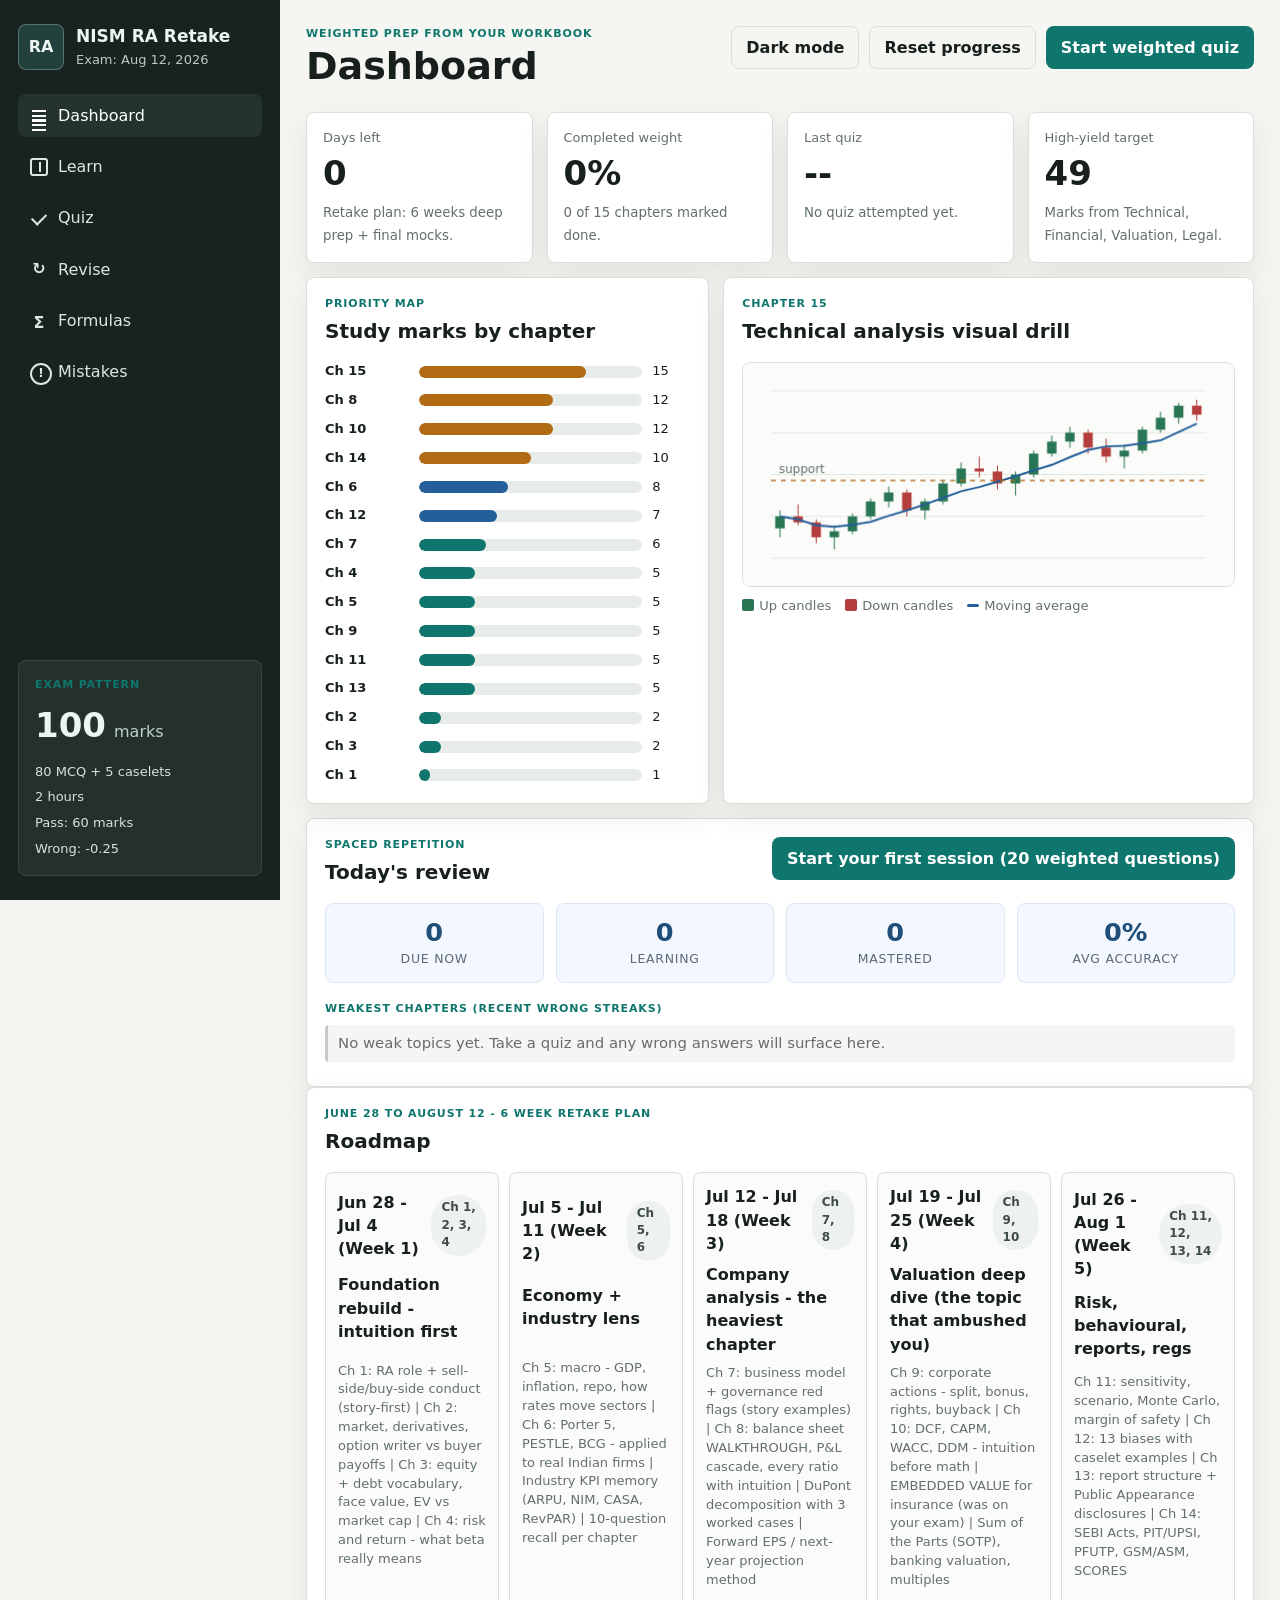
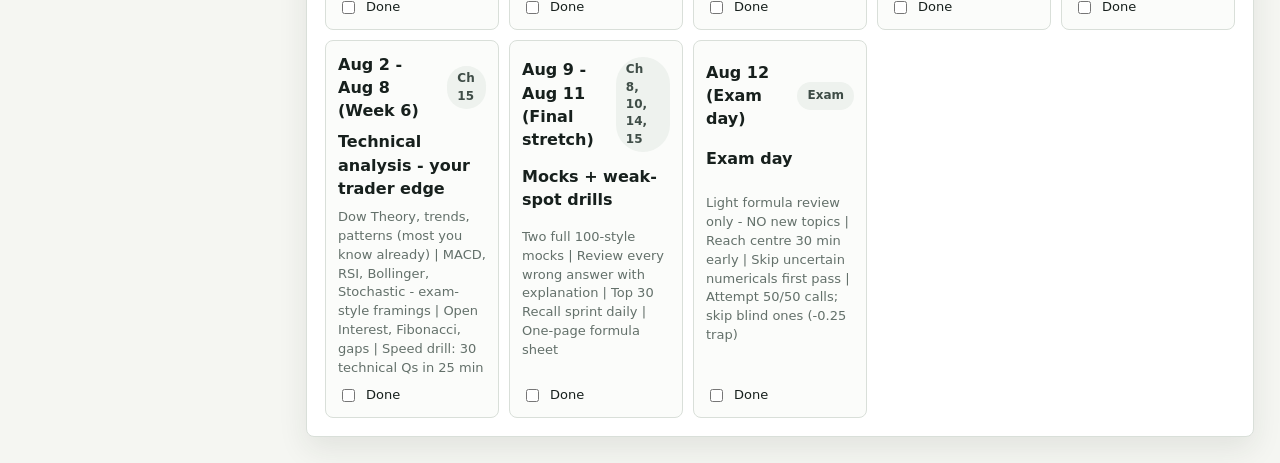
==== index.html @ 986cdebb "Rebuild for Aug 12 retake: workbook-aligned lessons, SR engine, real statement images - All 15 chapt" ====
<!doctype html>
<html lang="en">
<head>
  <meta charset="utf-8">
  <meta name="viewport" content="width=device-width, initial-scale=1">
  <title>NISM Research Analyst Sprint</title>
  <link rel="stylesheet" href="styles.css">
  <script>
    (function () {
      try {
        var t = localStorage.getItem("nism-ra-theme-v1");
        if (!t) {
          t = (window.matchMedia && window.matchMedia("(prefers-color-scheme: dark)").matches) ? "dark" : "light";
        }
        if (t === "dark") document.documentElement.setAttribute("data-theme", "dark");
      } catch (e) {}
    })();
  </script>
</head>
<body>
  <div class="app-shell">
    <aside class="sidebar">
      <div class="brand">
        <div class="brand-mark">RA</div>
        <div>
          <div class="brand-name">NISM RA Retake</div>
          <div class="brand-sub">Exam: Aug 12, 2026</div>
        </div>
      </div>

      <nav class="nav" aria-label="Study areas">
        <button class="nav-button is-active" data-view="dashboard"><span class="mini-icon bars"></span>Dashboard</button>
        <button class="nav-button" data-view="learn"><span class="mini-icon book"></span>Learn</button>
        <button class="nav-button" data-view="quiz"><span class="mini-icon check"></span>Quiz</button>
        <button class="nav-button" data-view="revise"><span class="mini-icon loop"></span>Revise</button>
        <button class="nav-button" data-view="formulas"><span class="mini-icon sigma"></span>Formulas</button>
        <button class="nav-button" data-view="mistakes"><span class="mini-icon alert"></span>Mistakes</button>
      </nav>

      <div class="exam-box">
        <div class="eyebrow">Exam pattern</div>
        <div class="exam-stat"><strong>100</strong><span>marks</span></div>
        <div class="exam-lines">
          <span>80 MCQ + 5 caselets</span>
          <span>2 hours</span>
          <span>Pass: 60 marks</span>
          <span>Wrong: -0.25</span>
        </div>
      </div>
    </aside>

    <main class="main">
      <header class="topbar">
        <div>
          <p class="eyebrow">Weighted prep from your workbook</p>
          <h1 id="viewTitle">Dashboard</h1>
        </div>
        <div class="top-actions">
          <button class="ghost-button" id="themeToggle" type="button" aria-pressed="false">Dark mode</button>
          <button class="ghost-button" id="resetProgressBtn" type="button">Reset progress</button>
          <button class="primary-button" id="quickQuizBtn" type="button">Start weighted quiz</button>
        </div>
      </header>

      <section class="view is-active" id="dashboardView">
        <div class="metric-grid">
          <article class="metric-panel">
            <span class="metric-label">Days left</span>
            <strong id="daysLeft">46</strong>
            <small>Retake plan: 6 weeks deep prep + final mocks.</small>
          </article>
          <article class="metric-panel">
            <span class="metric-label">Completed weight</span>
            <strong id="completedWeight">0%</strong>
            <small id="completedChapters">0 of 15 chapters marked done.</small>
          </article>
          <article class="metric-panel">
            <span class="metric-label">Last quiz</span>
            <strong id="lastQuizScore">--</strong>
            <small id="lastQuizMeta">No quiz attempted yet.</small>
          </article>
          <article class="metric-panel">
            <span class="metric-label">High-yield target</span>
            <strong>49</strong>
            <small>Marks from Technical, Financial, Valuation, Legal.</small>
          </article>
        </div>

        <div class="dashboard-layout">
          <section class="panel">
            <div class="panel-header">
              <div>
                <p class="eyebrow">Priority map</p>
                <h2>Study marks by chapter</h2>
              </div>
            </div>
            <div id="priorityBars" class="weight-bars"></div>
          </section>

          <section class="panel visual-panel">
            <div class="panel-header">
              <div>
                <p class="eyebrow">Chapter 15</p>
                <h2>Technical analysis visual drill</h2>
              </div>
            </div>
            <canvas id="technicalCanvas" width="680" height="310" aria-label="Candlestick and moving average practice chart"></canvas>
            <div class="legend-row">
              <span><i class="legend up"></i>Up candles</span>
              <span><i class="legend down"></i>Down candles</span>
              <span><i class="legend line"></i>Moving average</span>
            </div>
          </section>
        </div>

        <section class="panel" id="todayReviewPanel"></section>

        <section class="panel">
          <div class="panel-header">
            <div>
              <p class="eyebrow">June 28 to August 12 - 6 week retake plan</p>
              <h2>Roadmap</h2>
            </div>
          </div>
          <div id="roadmapList" class="roadmap"></div>
        </section>
      </section>

      <section class="view" id="learnView">
        <div class="learn-layout">
          <aside class="chapter-rail">
            <div class="rail-title">Chapters</div>
            <div id="chapterList" class="chapter-list"></div>
          </aside>
          <section class="panel learn-panel">
            <div id="learnContent"></div>
          </section>
        </div>
      </section>

      <section class="view" id="quizView">
        <div class="quiz-layout">
          <section class="panel">
            <div class="panel-header">
              <div>
                <p class="eyebrow">Practice mode</p>
                <h2>Quiz setup</h2>
              </div>
            </div>
            <div class="quiz-controls">
              <label>
                Chapter
                <select id="quizChapterSelect"></select>
              </label>
              <label>
                Question count
                <select id="quizCountSelect">
                  <option value="10">10</option>
                  <option value="20" selected>20</option>
                  <option value="40">40</option>
                  <option value="100">100 style</option>
                </select>
              </label>
            </div>
            <div class="button-row">
              <button class="primary-button" id="startChapterQuizBtn" type="button">Chapter quiz</button>
              <button class="secondary-button" id="startWeightedQuizBtn" type="button">Weighted quiz</button>
              <button class="secondary-button" id="startSpacedQuizBtn" type="button">Spaced review</button>
              <button class="secondary-button" id="startNumericQuizBtn" type="button">Numericals drill</button>
              <button class="secondary-button" id="startWrongQuizBtn" type="button">Wrong answers</button>
            </div>
            <p class="quiz-hint">The real exam has 40+ numerical questions. Drill the maths until it is automatic.</p>
            <div class="score-rules">
              <span>Correct: +1</span>
              <span>Wrong: -0.25</span>
              <span>Skipped: 0</span>
            </div>
          </section>

          <section class="panel quiz-panel">
            <div id="quizStage" class="quiz-stage empty-state">
              Choose a mode to begin.
            </div>
          </section>
        </div>
      </section>

      <section class="view" id="formulasView">
        <section class="panel">
          <div class="panel-header">
            <div>
              <p class="eyebrow">Numericals</p>
              <h2>Formula deck</h2>
            </div>
            <label class="search-label">
              <span>Search</span>
              <input id="formulaSearch" type="search" placeholder="ROE, WACC, RSI">
            </label>
          </div>
          <div id="formulaList" class="formula-grid"></div>
        </section>
      </section>

      <section class="view" id="mistakesView">
        <section class="panel">
          <div class="panel-header">
            <div>
              <p class="eyebrow">Weak spots</p>
              <h2>Question review</h2>
            </div>
            <button class="ghost-button" id="clearMistakesBtn" type="button">Clear mistakes</button>
          </div>
          <div id="mistakeList" class="mistake-list"></div>
        </section>
      </section>

      <section class="view" id="reviseView">
        <section class="panel">
          <div class="panel-header">
            <div>
              <p class="eyebrow">Endless explanatory revision</p>
              <h2>Revise all chapters</h2>
            </div>
            <div class="button-row">
              <button class="secondary-button" id="reviseOrderBtn" type="button">Study order</button>
              <button class="secondary-button" id="reviseShuffleBtn" type="button">Shuffle</button>
            </div>
          </div>
          <div id="reviseStage"></div>
        </section>
      </section>
    </main>
  </div>

  <script src="data.js"></script>
  <script src="lessons.js"></script>
  <script src="app.js"></script>
</body>
</html>
---- styles.css ----
:root {
  color-scheme: light;
  --bg: #f5f6f2;
  --surface: #ffffff;
  --surface-2: #eef3f0;
  --ink: #17201d;
  --muted: #63706a;
  --line: #d9dfd9;
  --teal: #0f766e;
  --teal-2: #d7f2ed;
  --blue: #255f99;
  --amber: #b06b14;
  --red: #b43d3d;
  --green: #287653;
  --shadow: 0 12px 30px rgba(28, 39, 34, 0.09);
  --radius: 8px;
  font-family: Inter, ui-sans-serif, system-ui, -apple-system, BlinkMacSystemFont, "Segoe UI", sans-serif;
}

* {
  box-sizing: border-box;
}

html {
  min-width: 320px;
}

body {
  margin: 0;
  background: var(--bg);
  color: var(--ink);
  line-height: 1.45;
}

button,
input,
select {
  font: inherit;
}

button {
  cursor: pointer;
}

.app-shell {
  min-height: 100vh;
  display: grid;
  grid-template-columns: 280px minmax(0, 1fr);
}

.sidebar {
  background: #18231f;
  color: #eef5f1;
  padding: 24px 18px;
  display: flex;
  flex-direction: column;
  gap: 24px;
  position: sticky;
  top: 0;
  height: 100vh;
}

.brand {
  display: flex;
  align-items: center;
  gap: 12px;
}

.brand-mark {
  width: 46px;
  height: 46px;
  display: grid;
  place-items: center;
  border: 1px solid rgba(255, 255, 255, 0.26);
  background: #23413c;
  border-radius: var(--radius);
  font-weight: 800;
  letter-spacing: 0;
}

.brand-name {
  font-size: 17px;
  font-weight: 760;
}

.brand-sub {
  margin-top: 2px;
  color: #bacac3;
  font-size: 13px;
}

.nav {
  display: grid;
  gap: 8px;
}

.nav-button {
  width: 100%;
  min-height: 42px;
  border: 0;
  border-radius: var(--radius);
  color: #dce7e2;
  background: transparent;
  display: flex;
  align-items: center;
  gap: 10px;
  padding: 10px 12px;
  text-align: left;
}

.nav-button:hover,
.nav-button.is-active {
  background: #24332e;
  color: #ffffff;
}

.mini-icon {
  width: 18px;
  height: 18px;
  flex: 0 0 18px;
  display: inline-grid;
  place-items: center;
  position: relative;
}

.mini-icon.bars::before,
.mini-icon.bars::after {
  content: "";
  width: 14px;
  height: 2px;
  background: currentColor;
  box-shadow: 0 5px 0 currentColor, 0 10px 0 currentColor;
}

.mini-icon.book {
  border: 2px solid currentColor;
  border-radius: 3px;
}

.mini-icon.book::after {
  content: "";
  position: absolute;
  inset: 2px auto 2px 7px;
  border-left: 2px solid currentColor;
}

.mini-icon.check::before {
  content: "";
  width: 12px;
  height: 7px;
  border-left: 2px solid currentColor;
  border-bottom: 2px solid currentColor;
  transform: rotate(-45deg);
}

.mini-icon.sigma::before {
  content: "Σ";
  font-weight: 800;
}

.mini-icon.alert::before {
  content: "!";
  width: 18px;
  height: 18px;
  border: 2px solid currentColor;
  border-radius: 50%;
  display: grid;
  place-items: center;
  font-size: 12px;
  font-weight: 800;
}

.exam-box {
  margin-top: auto;
  background: #23302c;
  border: 1px solid rgba(255, 255, 255, 0.1);
  border-radius: var(--radius);
  padding: 16px;
}

.exam-stat {
  display: flex;
  align-items: baseline;
  gap: 8px;
  margin: 8px 0 12px;
}

.exam-stat strong {
  font-size: 34px;
}

.exam-stat span {
  color: #c1d0cb;
}

.exam-lines {
  display: grid;
  gap: 7px;
  color: #d6e2dd;
  font-size: 13px;
}

.main {
  min-width: 0;
  padding: 26px;
}

.topbar {
  min-height: 64px;
  display: flex;
  justify-content: space-between;
  gap: 16px;
  align-items: flex-start;
  margin-bottom: 22px;
}

.topbar h1,
.panel h2 {
  margin: 0;
  letter-spacing: 0;
}

.topbar h1 {
  font-size: clamp(26px, 3vw, 38px);
  line-height: 1.05;
}

.eyebrow {
  margin: 0 0 5px;
  color: var(--teal);
  text-transform: uppercase;
  font-size: 11px;
  font-weight: 790;
  letter-spacing: 0.08em;
}

.top-actions,
.button-row {
  display: flex;
  flex-wrap: wrap;
  gap: 10px;
}

.primary-button,
.secondary-button,
.ghost-button {
  min-height: 40px;
  border-radius: var(--radius);
  padding: 9px 14px;
  border: 1px solid transparent;
  font-weight: 720;
}

.primary-button {
  background: var(--teal);
  color: white;
}

.primary-button:hover {
  background: #0b615a;
}

.secondary-button {
  background: var(--surface-2);
  color: var(--ink);
  border-color: var(--line);
}

.secondary-button:hover {
  border-color: #afbab2;
  background: #e6ede9;
}

.ghost-button {
  background: transparent;
  color: var(--ink);
  border-color: var(--line);
}

.ghost-button:hover {
  background: var(--surface);
}

.view {
  display: none;
}

.view.is-active {
  display: block;
}

.metric-grid {
  display: grid;
  grid-template-columns: repeat(4, minmax(0, 1fr));
  gap: 14px;
  margin-bottom: 14px;
}

.metric-panel,
.panel {
  background: var(--surface);
  border: 1px solid var(--line);
  border-radius: var(--radius);
  box-shadow: var(--shadow);
}

.metric-panel {
  padding: 16px;
  min-height: 132px;
}

.metric-label {
  display: block;
  color: var(--muted);
  font-size: 13px;
  margin-bottom: 8px;
}

.metric-panel strong {
  display: block;
  font-size: 34px;
  line-height: 1;
  margin-bottom: 10px;
}

.metric-panel small,
.subtle {
  color: var(--muted);
}

.dashboard-layout,
.quiz-layout {
  display: grid;
  grid-template-columns: minmax(330px, 0.95fr) minmax(420px, 1.25fr);
  gap: 14px;
  margin-bottom: 14px;
}

.panel {
  padding: 18px;
}

.panel-header {
  display: flex;
  justify-content: space-between;
  gap: 16px;
  align-items: flex-start;
  margin-bottom: 16px;
}

.panel h2 {
  font-size: 20px;
}

.weight-bars {
  display: grid;
  gap: 10px;
}

.weight-row {
  display: grid;
  grid-template-columns: 84px minmax(0, 1fr) 38px;
  align-items: center;
  gap: 10px;
  font-size: 13px;
}

.weight-label {
  font-weight: 740;
}

.weight-track {
  height: 12px;
  background: #e8ece8;
  border-radius: 99px;
  overflow: hidden;
}

.weight-fill {
  height: 100%;
  border-radius: inherit;
  background: var(--teal);
}

.weight-fill.major {
  background: var(--amber);
}

.weight-fill.core {
  background: var(--blue);
}

.visual-panel {
  min-width: 0;
}

#technicalCanvas {
  display: block;
  width: 100%;
  max-width: 100%;
  aspect-ratio: 2.19 / 1;
  border: 1px solid var(--line);
  border-radius: var(--radius);
  background: #fbfcfa;
}

.legend-row {
  display: flex;
  flex-wrap: wrap;
  gap: 14px;
  margin-top: 10px;
  color: var(--muted);
  font-size: 13px;
}

.legend {
  display: inline-block;
  width: 12px;
  height: 12px;
  margin-right: 5px;
  vertical-align: -1px;
  border-radius: 2px;
}

.legend.up {
  background: var(--green);
}

.legend.down {
  background: var(--red);
}

.legend.line {
  height: 3px;
  background: var(--blue);
  vertical-align: 3px;
}

.roadmap {
  display: grid;
  grid-template-columns: repeat(5, minmax(0, 1fr));
  gap: 10px;
}

.roadmap-item {
  border: 1px solid var(--line);
  border-radius: var(--radius);
  padding: 12px;
  background: #fbfcfa;
  display: grid;
  gap: 8px;
  min-height: 160px;
}

.roadmap-item.is-done {
  background: #eef8f2;
  border-color: #b9dec6;
}

.roadmap-date {
  display: flex;
  align-items: center;
  justify-content: space-between;
  gap: 8px;
  font-weight: 780;
}

.roadmap-item p {
  margin: 0;
  color: var(--muted);
  font-size: 13px;
}

.roadmap-item label {
  margin-top: auto;
  display: flex;
  align-items: center;
  gap: 8px;
  font-size: 13px;
}

.learn-layout {
  display: grid;
  grid-template-columns: 310px minmax(0, 1fr);
  gap: 14px;
}

.chapter-rail {
  background: var(--surface);
  border: 1px solid var(--line);
  border-radius: var(--radius);
  box-shadow: var(--shadow);
  padding: 14px;
  position: sticky;
  top: 20px;
  max-height: calc(100vh - 40px);
  overflow: auto;
}

.rail-title {
  color: var(--muted);
  font-size: 12px;
  font-weight: 780;
  text-transform: uppercase;
  letter-spacing: 0.08em;
  margin-bottom: 10px;
}

.chapter-list {
  display: grid;
  gap: 8px;
}

.chapter-button {
  width: 100%;
  border: 1px solid var(--line);
  background: #fbfcfa;
  color: var(--ink);
  border-radius: var(--radius);
  padding: 10px;
  text-align: left;
  display: grid;
  gap: 6px;
}

.chapter-button:hover,
.chapter-button.is-active {
  border-color: var(--teal);
  background: var(--teal-2);
}

.chapter-button.is-complete {
  border-color: #b8dac3;
}

.chapter-button strong {
  font-size: 13px;
}

.chapter-button span {
  font-size: 12px;
  color: var(--muted);
}

.learn-panel {
  min-height: 640px;
}

.chapter-heading {
  display: grid;
  grid-template-columns: minmax(0, 1fr) auto;
  gap: 16px;
  align-items: start;
  margin-bottom: 18px;
}

.chapter-heading h2 {
  font-size: 28px;
}

.tag-row,
.score-rules,
.quiz-meta {
  display: flex;
  flex-wrap: wrap;
  gap: 8px;
}

.tag {
  display: inline-flex;
  align-items: center;
  min-height: 28px;
  border-radius: 999px;
  padding: 4px 10px;
  background: #eef2ee;
  color: #3f4d47;
  font-size: 12px;
  font-weight: 700;
}

.tag.hot {
  background: #fff1d8;
  color: #7e4c0f;
}

.tag.done {
  background: #e2f4e7;
  color: #235d3d;
}

.notes-grid {
  display: grid;
  grid-template-columns: repeat(2, minmax(0, 1fr));
  gap: 14px;
}

.quiz-hint {
  margin: 10px 0 0;
  font-size: 12.5px;
  color: #8a6a1e;
  background: #fbf3da;
  border-radius: 8px;
  padding: 8px 10px;
}

.simple-section {
  border: 1px solid #cfe3d4;
  border-left: 5px solid #3f8f5b;
  border-radius: var(--radius);
  background: #f3faf4;
  padding: 16px 18px;
  margin-bottom: 18px;
  display: grid;
  gap: 12px;
}

.simple-head {
  display: flex;
  align-items: center;
  gap: 10px;
}

.simple-head h3 {
  margin: 0;
  font-size: 17px;
  color: #1f3d29;
}

.simple-badge {
  font-size: 11px;
  font-weight: 700;
  text-transform: uppercase;
  letter-spacing: 0.05em;
  color: #fff;
  background: #3f8f5b;
  padding: 3px 9px;
  border-radius: 999px;
}

.simple-analogy p {
  margin: 0 0 6px;
  font-size: 14.5px;
  line-height: 1.6;
  color: #25352b;
}

.simple-analogy p:last-child { margin-bottom: 0; }

.simple-list {
  list-style: none;
  margin: 0;
  padding: 0;
  display: grid;
  gap: 10px;
}

.simple-point {
  display: grid;
  gap: 3px;
  background: #fff;
  border: 1px solid #dcebe0;
  border-radius: 10px;
  padding: 10px 12px;
}

.simple-term {
  font-weight: 700;
  font-size: 14px;
  color: #1c3a27;
}

.simple-plain {
  font-size: 13.5px;
  line-height: 1.55;
  color: #33433a;
}

.simple-hook {
  font-size: 12.5px;
  color: #6a5a2a;
  background: #fbf3da;
  border-radius: 6px;
  padding: 4px 8px;
  margin-top: 2px;
}

.simple-hook b { color: #8a6a1e; }

.simple-mnemonic {
  display: flex;
  flex-wrap: wrap;
  align-items: center;
  gap: 8px;
  font-size: 13.5px;
  color: #1f3d29;
  background: #e4f2e8;
  border-radius: 10px;
  padding: 10px 12px;
}

.simple-mnemonic-label {
  font-size: 11px;
  font-weight: 700;
  text-transform: uppercase;
  letter-spacing: 0.05em;
  color: #fff;
  background: #3f8f5b;
  padding: 3px 9px;
  border-radius: 999px;
}

.lesson-section {
  display: grid;
  gap: 14px;
  margin-bottom: 18px;
}

.lesson-intro,
.lesson-card,
.lesson-drill {
  border: 1px solid var(--line);
  border-radius: var(--radius);
  background: #fbfcfa;
}

.lesson-intro {
  padding: 16px;
}

.lesson-intro h3,
.lesson-card h4,
.lesson-drill h4 {
  margin: 0;
  letter-spacing: 0;
}

.lesson-intro h3 {
  font-size: 22px;
}

.lesson-intro p:last-child {
  margin: 8px 0 0;
  color: #34413c;
}

.lesson-stack {
  display: grid;
  gap: 12px;
}

.lesson-card {
  display: grid;
  grid-template-columns: 36px minmax(0, 1fr);
  gap: 12px;
  padding: 14px;
}

.lesson-number {
  width: 32px;
  height: 32px;
  display: grid;
  place-items: center;
  border-radius: 50%;
  background: var(--teal);
  color: white;
  font-weight: 800;
}

.lesson-card h4 {
  font-size: 17px;
  margin-bottom: 9px;
}

.lesson-card ul {
  margin: 0;
  padding-left: 19px;
  color: #34413c;
}

.lesson-card li + li {
  margin-top: 6px;
}

.lesson-example,
.lesson-exam {
  margin-top: 10px;
  padding: 10px;
  border-radius: 6px;
  color: #2f3d37;
}

.lesson-example {
  background: #eff5fb;
}

.lesson-exam {
  background: #fff4df;
}

.lesson-story,
.lesson-why,
.lesson-formula,
.lesson-checks {
  margin-top: 10px;
  padding: 10px 12px;
  border-radius: 6px;
  color: #2f3d37;
}

.lesson-story {
  background: #f3edff;
  border-left: 3px solid #7c5cff;
}

.lesson-why {
  background: #e8f7ef;
  border-left: 3px solid #2eb872;
}

.lesson-formula {
  background: #fff0e6;
  border-left: 3px solid #ff7a45;
  font-family: ui-monospace, "JetBrains Mono", Consolas, monospace;
}

.lesson-formula code {
  background: transparent;
  font-size: 0.95em;
}

.lesson-tag {
  display: inline-block;
  font-size: 0.7em;
  font-weight: 700;
  text-transform: uppercase;
  letter-spacing: 0.06em;
  padding: 2px 6px;
  border-radius: 3px;
  margin-right: 6px;
  background: rgba(0, 0, 0, 0.08);
  color: #333;
}

.check-tag {
  background: #ffd6a0;
  color: #5a3a00;
}

.lesson-checks {
  background: transparent;
  padding: 0;
  border-left: none;
  margin-top: 12px;
}

.lesson-check {
  margin-top: 8px;
  padding: 10px 12px;
  background: #fff7e6;
  border: 1px solid #ffd28f;
  border-radius: 6px;
  cursor: pointer;
}

.lesson-check summary {
  cursor: pointer;
  font-weight: 600;
  list-style: none;
}

.lesson-check summary::-webkit-details-marker {
  display: none;
}

.lesson-check[open] {
  background: #fff;
}

.lesson-images {
  margin-top: 14px;
  display: grid;
  gap: 16px;
}

.lesson-image {
  margin: 0;
  background: #fff;
  border: 1px solid #dfe6f0;
  border-radius: 8px;
  padding: 10px;
  box-shadow: 0 1px 3px rgba(0,0,0,0.04);
}

.lesson-image img {
  display: block;
  max-width: 100%;
  height: auto;
  margin: 0 auto;
  border-radius: 4px;
}

.lesson-image figcaption {
  margin-top: 8px;
  font-size: 0.85em;
  color: #5d6878;
  text-align: center;
  font-style: italic;
}

[data-theme="dark"] .lesson-image { background: #16202e; border-color: #2a3650; }
[data-theme="dark"] .lesson-image figcaption { color: #a3b1c6; }

.lesson-check-body {
  margin-top: 8px;
  padding-top: 8px;
  border-top: 1px dashed #ffd28f;
  color: #2f3d37;
  line-height: 1.55;
}

[data-theme="dark"] .lesson-story { background: #2a1f3d; color: #e9e6f2; border-left-color: #9d7dff; }
[data-theme="dark"] .lesson-why { background: #1a2e22; color: #e0f0e7; border-left-color: #4cd28b; }
[data-theme="dark"] .lesson-formula { background: #2d1f14; color: #f0e2d4; border-left-color: #ff9466; }
[data-theme="dark"] .lesson-check { background: #2a2416; border-color: #5a4a20; color: #f0e8d4; }
[data-theme="dark"] .lesson-check[open] { background: #1a1810; }
[data-theme="dark"] .lesson-check-body { color: #e0d8c4; border-top-color: #5a4a20; }
[data-theme="dark"] .lesson-tag { background: rgba(255,255,255,0.1); color: #e0e0e0; }
[data-theme="dark"] .check-tag { background: #5a3a00; color: #ffd6a0; }

.sr-stats {
  display: grid;
  grid-template-columns: repeat(4, 1fr);
  gap: 12px;
  margin-top: 14px;
}

.sr-stat {
  background: #f3f7ff;
  border-radius: 8px;
  padding: 14px 10px;
  text-align: center;
  border: 1px solid #dee6f4;
}

.sr-num {
  display: block;
  font-size: 1.6rem;
  font-weight: 700;
  color: #1f4e79;
  line-height: 1.1;
}

.sr-label {
  display: block;
  font-size: 0.78rem;
  text-transform: uppercase;
  letter-spacing: 0.06em;
  color: #5d6878;
  margin-top: 4px;
}

.sr-weak {
  margin-top: 18px;
}

.weak-list {
  list-style: none;
  padding: 0;
  margin: 8px 0 0;
}

.weak-list li {
  padding: 8px 10px;
  background: #fff7f3;
  border-left: 3px solid #ff7a45;
  border-radius: 4px;
  margin-bottom: 6px;
  font-size: 0.93rem;
  display: flex;
  align-items: center;
  gap: 8px;
}

.weak-list li.muted {
  background: #f5f5f5;
  border-left-color: #c7c7c7;
  color: #6b6b6b;
}

.weak-score {
  margin-left: auto;
  font-size: 0.78rem;
  color: #c0392b;
  font-weight: 600;
}

[data-theme="dark"] .sr-stat { background: #1a2333; border-color: #2a3650; }
[data-theme="dark"] .sr-num { color: #6fb3ff; }
[data-theme="dark"] .sr-label { color: #a3b1c6; }
[data-theme="dark"] .weak-list li { background: #2a1f14; border-left-color: #ff9466; color: #f0e2d4; }
[data-theme="dark"] .weak-list li.muted { background: #1c1c1c; border-left-color: #4a4a4a; color: #888; }
[data-theme="dark"] .weak-score { color: #ff7a7a; }

.lesson-drill {
  padding: 14px;
  background: #eef6f3;
}

.lesson-drill ol {
  margin: 10px 0 0;
  padding-left: 22px;
}

.lesson-drill li + li {
  margin-top: 5px;
}

.note-block {
  border: 1px solid var(--line);
  border-radius: var(--radius);
  padding: 14px;
  background: #fbfcfa;
}

.note-block h3 {
  margin: 0 0 10px;
  font-size: 15px;
}

.note-block ul {
  margin: 0;
  padding-left: 19px;
  color: #34413c;
}

.note-block li + li {
  margin-top: 6px;
}

.quiz-controls {
  display: grid;
  grid-template-columns: 1fr 160px;
  gap: 12px;
  margin-bottom: 14px;
}

.quiz-controls label,
.search-label {
  display: grid;
  gap: 6px;
  color: var(--muted);
  font-size: 12px;
  font-weight: 730;
}

select,
input[type="search"] {
  width: 100%;
  min-height: 40px;
  border: 1px solid var(--line);
  border-radius: var(--radius);
  background: #fbfcfa;
  color: var(--ink);
  padding: 8px 10px;
}

.score-rules {
  margin-top: 14px;
  color: var(--muted);
  font-size: 13px;
}

.score-rules span {
  background: #f0f3f0;
  border-radius: 99px;
  padding: 5px 9px;
}

.quiz-stage {
  min-height: 360px;
}

.empty-state {
  display: grid;
  place-items: center;
  color: var(--muted);
  text-align: center;
  border: 1px dashed #cbd3cc;
  border-radius: var(--radius);
  min-height: 260px;
}

.question-top {
  display: flex;
  justify-content: space-between;
  gap: 14px;
  align-items: center;
  margin-bottom: 12px;
}

.question-text {
  font-size: 21px;
  font-weight: 770;
  margin: 0 0 14px;
}

.caselet {
  background: #f2f6f4;
  border-left: 4px solid var(--blue);
  padding: 12px;
  border-radius: var(--radius);
  margin-bottom: 14px;
  color: #394840;
}

.option-list {
  display: grid;
  gap: 10px;
  margin: 0 0 16px;
  padding: 0;
  list-style: none;
}

.option-button {
  width: 100%;
  text-align: left;
  min-height: 48px;
  border: 1px solid var(--line);
  border-radius: var(--radius);
  padding: 12px;
  background: #fbfcfa;
}

.option-button:hover {
  border-color: var(--teal);
}

.option-button.is-correct {
  background: #e4f6eb;
  border-color: #7cb98f;
}

.option-button.is-wrong {
  background: #fde9e5;
  border-color: #e09a8f;
}

.explanation {
  border: 1px solid var(--line);
  border-radius: var(--radius);
  background: #fffdf6;
  padding: 12px;
  margin-bottom: 14px;
}

.quiz-footer {
  display: flex;
  justify-content: space-between;
  align-items: center;
  gap: 10px;
}

.result-grid {
  display: grid;
  grid-template-columns: repeat(4, minmax(0, 1fr));
  gap: 10px;
  margin-bottom: 16px;
}

.result-tile {
  background: #f4f7f4;
  border: 1px solid var(--line);
  border-radius: var(--radius);
  padding: 12px;
}

.result-tile strong {
  display: block;
  font-size: 24px;
}

.formula-grid {
  display: grid;
  grid-template-columns: repeat(2, minmax(0, 1fr));
  gap: 12px;
}

.formula-card {
  border: 1px solid var(--line);
  border-radius: var(--radius);
  background: #fbfcfa;
  padding: 14px;
  display: grid;
  gap: 8px;
}

.formula-card h3 {
  margin: 0;
  font-size: 15px;
}

.formula-card code {
  display: block;
  white-space: normal;
  color: #1f4f82;
  background: #eff5fb;
  border-radius: 6px;
  padding: 8px;
  font-family: "SFMono-Regular", Consolas, monospace;
  font-size: 13px;
}

.formula-card p {
  margin: 0;
  color: var(--muted);
  font-size: 13px;
}

.formula-where,
.formula-example,
.formula-use,
.formula-trap {
  display: grid;
  gap: 4px;
  border-left: 3px solid var(--line);
  padding: 2px 0 2px 10px;
}

.formula-where { border-left-color: #9bb3c9; }
.formula-example { border-left-color: #5a9367; }
.formula-use { border-left-color: #b08a3e; }
.formula-trap { border-left-color: #c0623e; }

.formula-tag {
  font-size: 11px;
  font-weight: 700;
  text-transform: uppercase;
  letter-spacing: 0.04em;
  color: #5a6a63;
}

.formula-example .formula-tag { color: #3f7a52; }
.formula-use .formula-tag { color: #8a6a26; }
.formula-trap .formula-tag { color: #a64a2c; }

.formula-where ul {
  margin: 0;
  padding-left: 16px;
  display: grid;
  gap: 3px;
}

.formula-where li {
  color: var(--muted);
  font-size: 12.5px;
}

.formula-example p,
.formula-use p,
.formula-trap p {
  font-size: 12.5px;
  color: #36413b;
}

.formula-example code,
.formula-card .formula-example p {
  line-height: 1.5;
}

.mistake-list {
  display: grid;
  gap: 10px;
}

.mistake-item {
  border: 1px solid var(--line);
  border-radius: var(--radius);
  padding: 12px;
  background: #fbfcfa;
}

.mistake-item strong {
  display: block;
  margin-bottom: 6px;
}

.mistake-item p {
  margin: 6px 0 0;
  color: var(--muted);
}

@media (max-width: 1180px) {
  .metric-grid,
  .roadmap,
  .formula-grid {
    grid-template-columns: repeat(2, minmax(0, 1fr));
  }

  .dashboard-layout,
  .quiz-layout {
    grid-template-columns: 1fr;
  }
}

@media (max-width: 860px) {
  .app-shell {
    grid-template-columns: 1fr;
  }

  .sidebar {
    position: static;
    height: auto;
  }

  .nav {
    grid-template-columns: repeat(6, minmax(0, 1fr));
  }

  .nav-button {
    justify-content: center;
    text-align: center;
    padding: 9px 7px;
    gap: 6px;
  }

  .exam-box {
    margin-top: 0;
  }

  .topbar,
  .chapter-heading,
  .panel-header {
    display: grid;
  }

  .learn-layout {
    grid-template-columns: 1fr;
  }

  .chapter-rail {
    position: static;
    max-height: none;
  }

  .chapter-list {
    grid-template-columns: repeat(2, minmax(0, 1fr));
  }
}

@media (max-width: 620px) {
  .main {
    padding: 18px 12px;
  }

  .sidebar {
    padding: 18px 12px;
  }

  .nav {
    grid-template-columns: repeat(2, minmax(0, 1fr));
  }

  .metric-grid,
  .roadmap,
  .notes-grid,
  .formula-grid,
  .chapter-list,
  .quiz-controls,
  .result-grid {
    grid-template-columns: 1fr;
  }

  .weight-row {
    grid-template-columns: 64px minmax(0, 1fr) 34px;
  }

  .question-text {
    font-size: 18px;
  }

  .lesson-card {
    grid-template-columns: 1fr;
  }
}

/* ---- Mobile: app-style fixed bottom tab bar + touch tweaks (phones only) ---- */
@media (max-width: 700px) {
  body {
    overflow-x: hidden;
  }

  /* Sidebar shrinks to a slim brand + exam-pattern strip at the top */
  .sidebar {
    flex-direction: column;
    gap: 14px;
    padding: 14px 14px 10px;
  }

  /* The nav leaves the sidebar and becomes a fixed bottom tab bar */
  .nav {
    position: fixed;
    left: 0;
    right: 0;
    bottom: 0;
    z-index: 100;
    grid-template-columns: repeat(6, 1fr);
    gap: 0;
    background: #18231f;
    border-top: 1px solid rgba(255, 255, 255, 0.12);
    padding: 6px 4px calc(6px + env(safe-area-inset-bottom));
    box-shadow: 0 -6px 18px rgba(0, 0, 0, 0.18);
  }

  .nav-button {
    flex-direction: column;
    justify-content: center;
    gap: 3px;
    min-height: 52px;
    padding: 6px 1px;
    font-size: 10px;
    border-radius: 10px;
  }

  .nav-button.is-active {
    background: #243a34;
    color: #aef0e4;
  }

  /* Keep page content clear of the fixed bottom bar */
  .main {
    padding-bottom: 84px;
  }

  /* Compact the exam-pattern box so content starts higher */
  .exam-box {
    margin-top: 0;
    padding: 12px 14px;
  }

  .exam-stat {
    margin: 4px 0 8px;
  }

  .exam-stat strong {
    font-size: 26px;
  }

  /* Full-width header actions for easy thumbs */
  .top-actions {
    width: 100%;
  }

  .top-actions .primary-button,
  .top-actions .ghost-button {
    flex: 1 1 auto;
  }

  /* 16px on form controls and buttons prevents iOS zoom-on-focus */
  select,
  input,
  .primary-button,
  .secondary-button,
  .ghost-button {
    font-size: 16px;
  }

  /* Quiz buttons stretch to comfortable tap targets */
  .button-row .primary-button,
  .button-row .secondary-button {
    flex: 1 1 auto;
  }

  /* Quiz footer: Skip on its own row, Prev/Next spread on the next */
  .quiz-footer {
    flex-wrap: wrap;
  }

  #skipQuestionBtn {
    flex: 1 1 100%;
  }

  .quiz-footer .button-row {
    flex: 1 1 100%;
    justify-content: space-between;
  }
}

/* ====================== DARK MODE ====================== */
:root[data-theme="dark"] {
  color-scheme: dark;
  --bg: #0e1413;
  --surface: #161d1a;
  --surface-2: #212b26;
  --ink: #e7eee9;
  --muted: #9caea5;
  --line: #2b3733;
  --teal: #2bb3a2;
  --teal-2: #123c37;
  --blue: #5a9bd6;
  --shadow: 0 12px 30px rgba(0, 0, 0, 0.45);
}

[data-theme="dark"] .chapter-button,
[data-theme="dark"] .roadmap-item,
[data-theme="dark"] .mistake-item,
[data-theme="dark"] .note-block,
[data-theme="dark"] .formula-card,
[data-theme="dark"] .lesson-intro,
[data-theme="dark"] .lesson-card,
[data-theme="dark"] .lesson-drill,
[data-theme="dark"] .result-tile,
[data-theme="dark"] .option-button {
  background: #1d2622;
  color: var(--ink);
}

[data-theme="dark"] .roadmap-item.is-done { background: #18302a; }
[data-theme="dark"] .chapter-button.is-active { background: var(--teal-2); border-color: var(--teal); }
[data-theme="dark"] .chapter-button.is-complete { border-color: #2f6b4d; }
[data-theme="dark"] .weight-track { background: #283430; }

[data-theme="dark"] .option-button:hover { border-color: var(--teal); }
[data-theme="dark"] .option-button.is-correct { background: #16352a; border-color: #2f6b4d; color: #cfeeda; }
[data-theme="dark"] .option-button.is-wrong { background: #3a201d; border-color: #7c423a; color: #f3cfc8; }

[data-theme="dark"] .caselet { background: #1a2420; color: #cdd9d2; }
[data-theme="dark"] .explanation { background: #1f2a22; color: var(--ink); }

[data-theme="dark"] code,
[data-theme="dark"] .formula-card code { background: #11283f; color: #9ec7f0; }

[data-theme="dark"] .note-block li,
[data-theme="dark"] .note-block h3,
[data-theme="dark"] .lesson-intro p,
[data-theme="dark"] .lesson-card li,
[data-theme="dark"] .lesson-drill li { color: #c7d3cd; }

[data-theme="dark"] .lesson-example { background: #14283d; color: #cfe0f2; }
[data-theme="dark"] .lesson-exam { background: #2e2716; color: #ecdcb6; }

[data-theme="dark"] .formula-example p,
[data-theme="dark"] .formula-use p,
[data-theme="dark"] .formula-trap p { color: #c7d3cd; }

[data-theme="dark"] .tag { background: #26302c; color: #bcc9c2; }
[data-theme="dark"] .tag.hot { background: #3a2c12; color: #f0cf94; }
[data-theme="dark"] .tag.done { background: #173026; color: #a9e3bf; }

[data-theme="dark"] .quiz-hint { background: #2e2716; color: #ecd9a8; }

[data-theme="dark"] input,
[data-theme="dark"] select { background: #1d2622; color: var(--ink); border-color: var(--line); }

[data-theme="dark"] .simple-section { background: #14241b; border-color: #27402f; border-left-color: #3f8f5b; }
[data-theme="dark"] .simple-head h3 { color: #cdead6; }
[data-theme="dark"] .simple-point { background: #1c2a22; border-color: #2a3d31; }
[data-theme="dark"] .simple-term { color: #bfe6cb; }
[data-theme="dark"] .simple-plain { color: #cdd9d2; }
[data-theme="dark"] .simple-analogy p { color: #d4e0d9; }
[data-theme="dark"] .simple-hook { background: #2e2716; color: #ecd9a8; }
[data-theme="dark"] .simple-hook b { color: #f0c970; }
[data-theme="dark"] .simple-mnemonic { background: #173026; color: #cdebd6; }

[data-theme="dark"] #technicalCanvas { background: #161d1a; }

/* ---- Flashcards (active-recall memorise mode) ---- */
.flash-panel {
  display: grid;
  gap: 16px;
}

.flash-top {
  display: flex;
  flex-wrap: wrap;
  justify-content: space-between;
  align-items: center;
  gap: 12px;
}

.flash-card {
  border: 1px solid var(--line);
  border-radius: 14px;
  background: var(--surface);
  box-shadow: var(--shadow);
  padding: 26px 24px;
  min-height: 190px;
  display: grid;
  gap: 16px;
  align-content: center;
}

.flash-side {
  display: grid;
  gap: 8px;
}

.flash-label {
  font-size: 11px;
  font-weight: 800;
  text-transform: uppercase;
  letter-spacing: 0.06em;
  color: var(--muted);
}

.flash-q p {
  margin: 0;
  font-size: 20px;
  line-height: 1.4;
  font-weight: 700;
  color: var(--ink);
}

.flash-a {
  border-top: 1px dashed var(--line);
  padding-top: 14px;
}

.flash-a p {
  margin: 0;
  font-size: 17px;
  line-height: 1.5;
  color: var(--ink);
}

.flash-hook {
  margin-top: 8px;
  font-size: 13px;
  background: #fbf3da;
  color: #6a5a2a;
  border-radius: 8px;
  padding: 8px 10px;
}

.flash-hook b {
  color: #8a6a1e;
}

.flash-controls {
  display: flex;
  gap: 10px;
}

.flash-controls .primary-button,
.flash-controls .secondary-button {
  flex: 1 1 auto;
  min-height: 50px;
}

.flash-done {
  text-align: center;
  display: grid;
  gap: 10px;
  padding: 18px;
}

[data-theme="dark"] .flash-hook { background: #2e2716; color: #ecd9a8; }
[data-theme="dark"] .flash-hook b { color: #f0c970; }

/* ---- Revise (endless explanatory loop) ---- */
.mini-icon.loop::before {
  content: "\21bb";
  font-weight: 800;
  font-size: 16px;
  line-height: 1;
}

.revise-meta {
  display: flex;
  flex-wrap: wrap;
  gap: 8px;
  margin-bottom: 14px;
}

.revise-card {
  border: 1px solid var(--line);
  border-radius: 14px;
  background: var(--surface);
  box-shadow: var(--shadow);
  padding: 22px 24px;
  display: grid;
  gap: 12px;
}

.revise-chtitle {
  margin: 0;
  font-size: 12px;
  font-weight: 800;
  text-transform: uppercase;
  letter-spacing: 0.05em;
  color: var(--teal);
}

.revise-card h3 {
  margin: 0;
  font-size: 21px;
}

.revise-body {
  margin: 0;
  font-size: 15.5px;
  line-height: 1.6;
  color: var(--ink);
}

.revise-teach {
  margin: 0;
  padding-left: 18px;
  display: grid;
  gap: 8px;
}

.revise-teach li {
  font-size: 15px;
  line-height: 1.55;
  color: var(--ink);
}

.revise-example,
.revise-hook {
  border-radius: 10px;
  padding: 10px 12px;
  display: grid;
  gap: 4px;
}

.revise-example { background: #eef5fb; }
.revise-hook { background: #fff4df; }

.revise-tag {
  font-size: 11px;
  font-weight: 800;
  text-transform: uppercase;
  letter-spacing: 0.05em;
  color: var(--muted);
}

.revise-example p,
.revise-hook p {
  margin: 0;
  font-size: 14px;
  line-height: 1.5;
  color: #33433a;
}

.revise-controls {
  display: flex;
  gap: 10px;
  margin-top: 14px;
}

.revise-controls .primary-button,
.revise-controls .secondary-button {
  flex: 1 1 auto;
  min-height: 52px;
}

.revise-hint {
  margin: 12px 0 0;
  font-size: 12.5px;
  color: var(--muted);
}

[data-theme="dark"] .revise-example { background: #14283d; }
[data-theme="dark"] .revise-hook { background: #2e2716; }
[data-theme="dark"] .revise-example p,
[data-theme="dark"] .revise-hook p { color: #cdd9d2; }
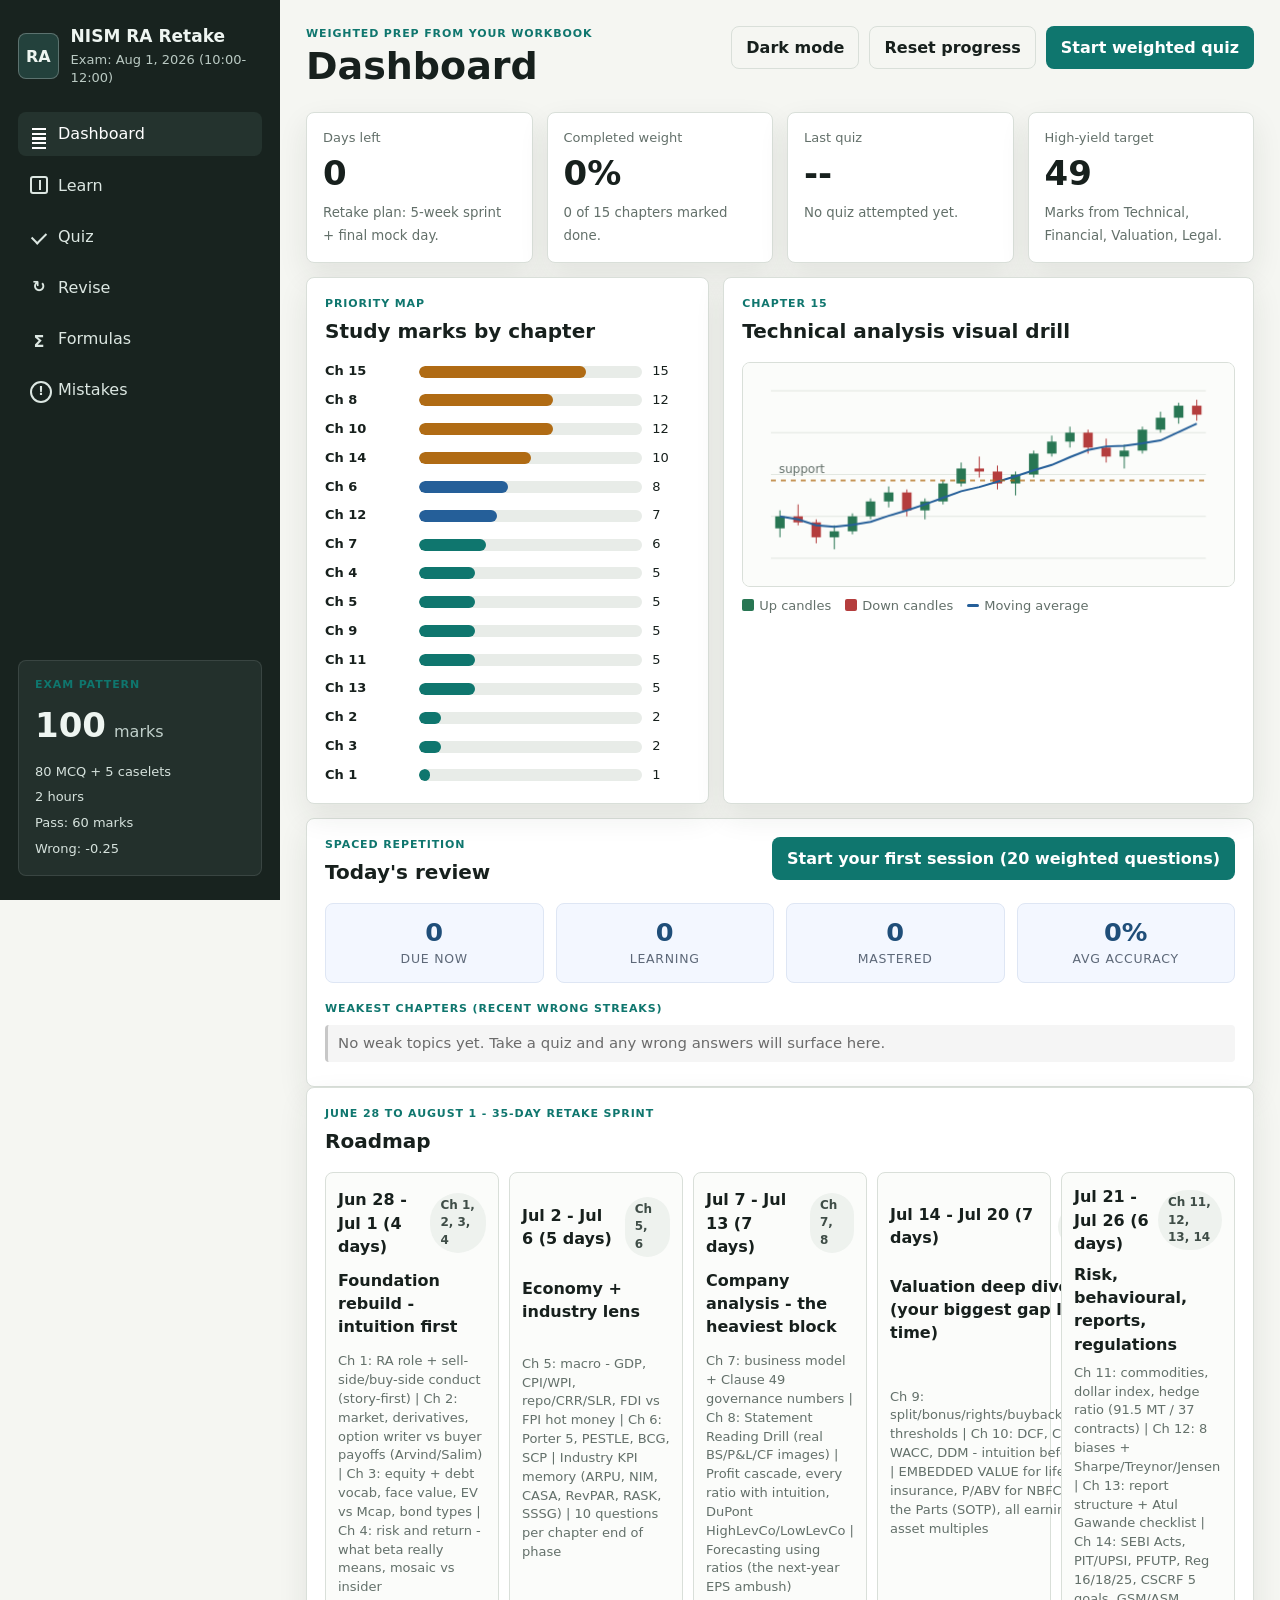
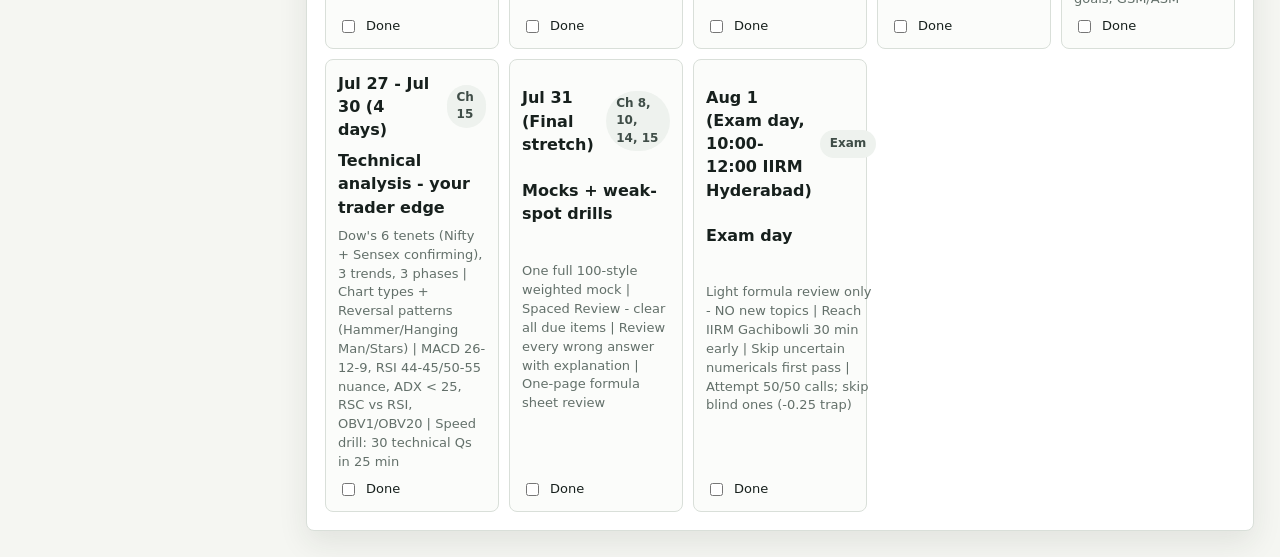
==== commit 617a9cd6: "Compress roadmap to 35 days for booked 1-Aug-2026 retake Admit card confirms retake on 1 Aug 2026, 1" ====
--- a/index.html
+++ b/index.html
@@ -24,7 +24,7 @@
         <div class="brand-mark">RA</div>
         <div>
           <div class="brand-name">NISM RA Retake</div>
-          <div class="brand-sub">Exam: Aug 12, 2026</div>
+          <div class="brand-sub">Exam: Aug 1, 2026 (10:00-12:00)</div>
         </div>
       </div>
 
@@ -66,8 +66,8 @@
         <div class="metric-grid">
           <article class="metric-panel">
             <span class="metric-label">Days left</span>
-            <strong id="daysLeft">46</strong>
-            <small>Retake plan: 6 weeks deep prep + final mocks.</small>
+            <strong id="daysLeft">35</strong>
+            <small>Retake plan: 5-week sprint + final mock day.</small>
           </article>
           <article class="metric-panel">
             <span class="metric-label">Completed weight</span>
@@ -118,7 +118,7 @@
         <section class="panel">
           <div class="panel-header">
             <div>
-              <p class="eyebrow">June 28 to August 12 - 6 week retake plan</p>
+              <p class="eyebrow">June 28 to August 1 - 35-day retake sprint</p>
               <h2>Roadmap</h2>
             </div>
           </div>
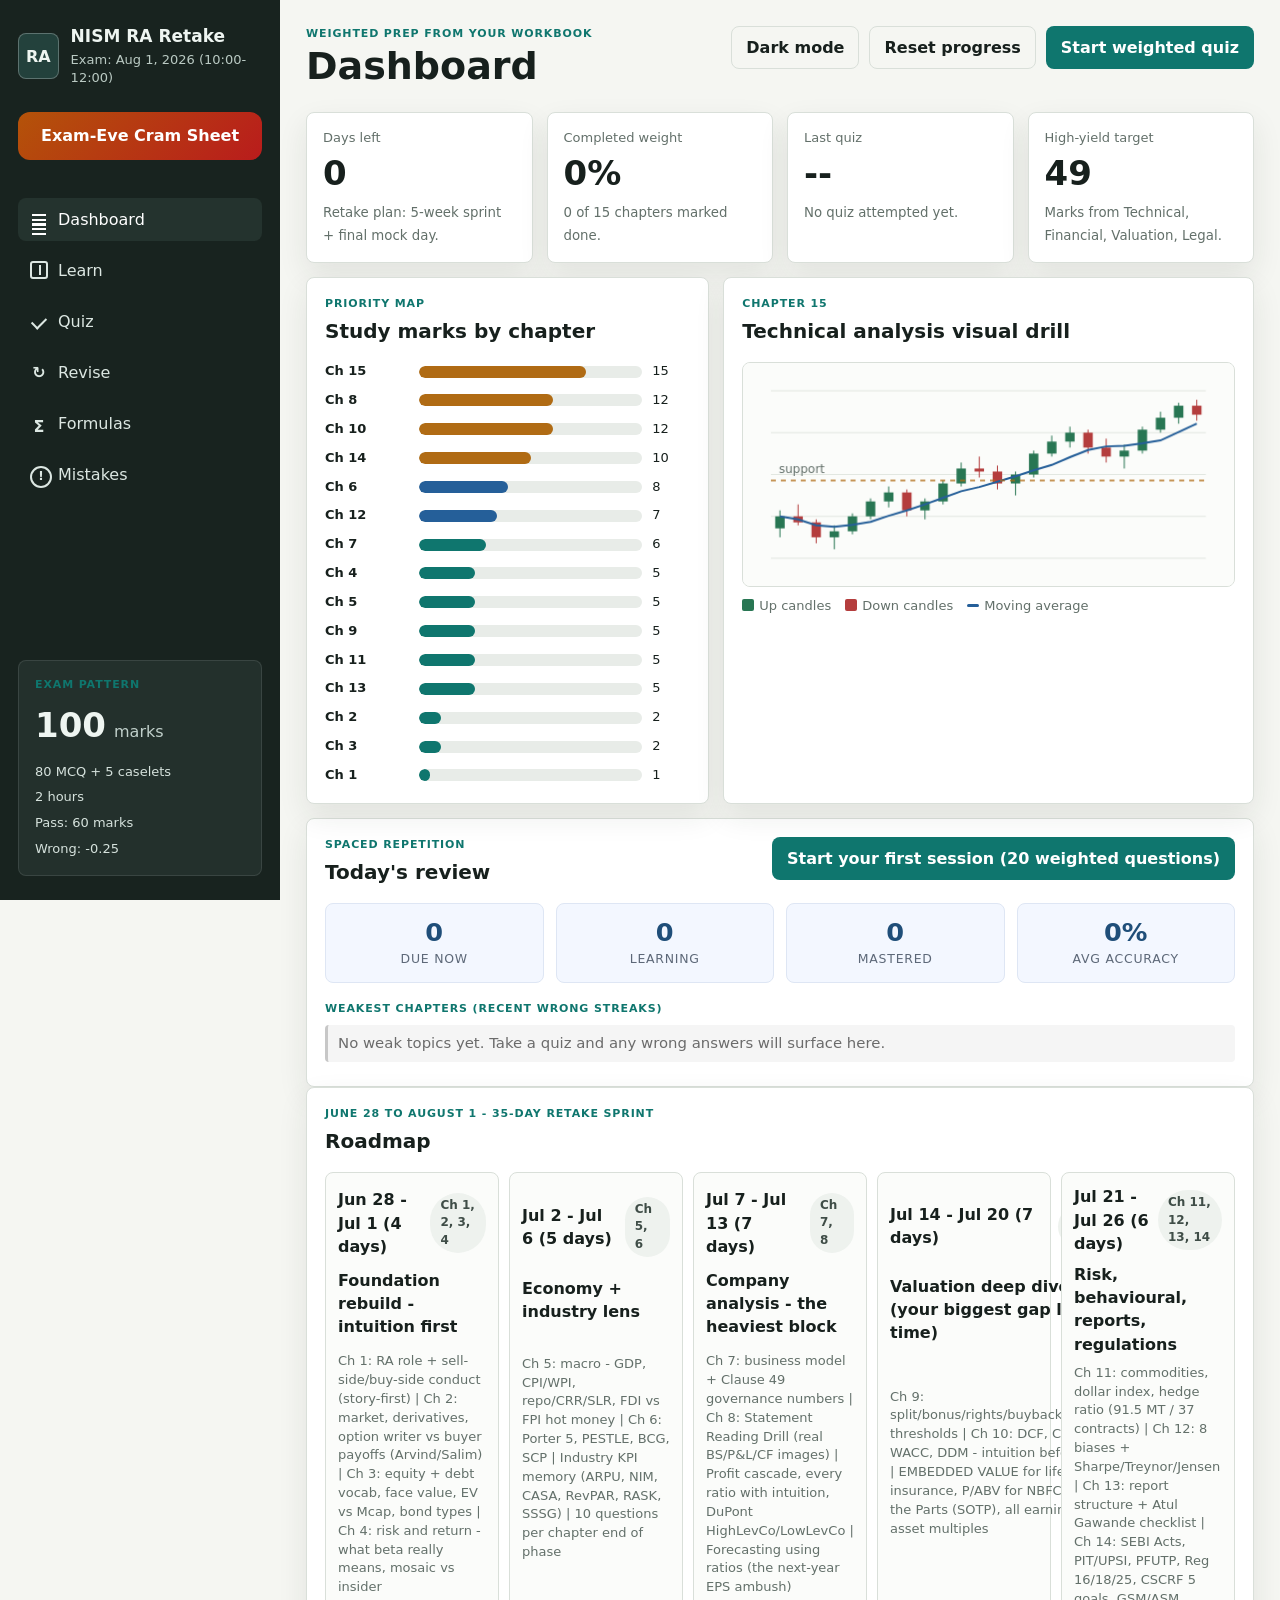
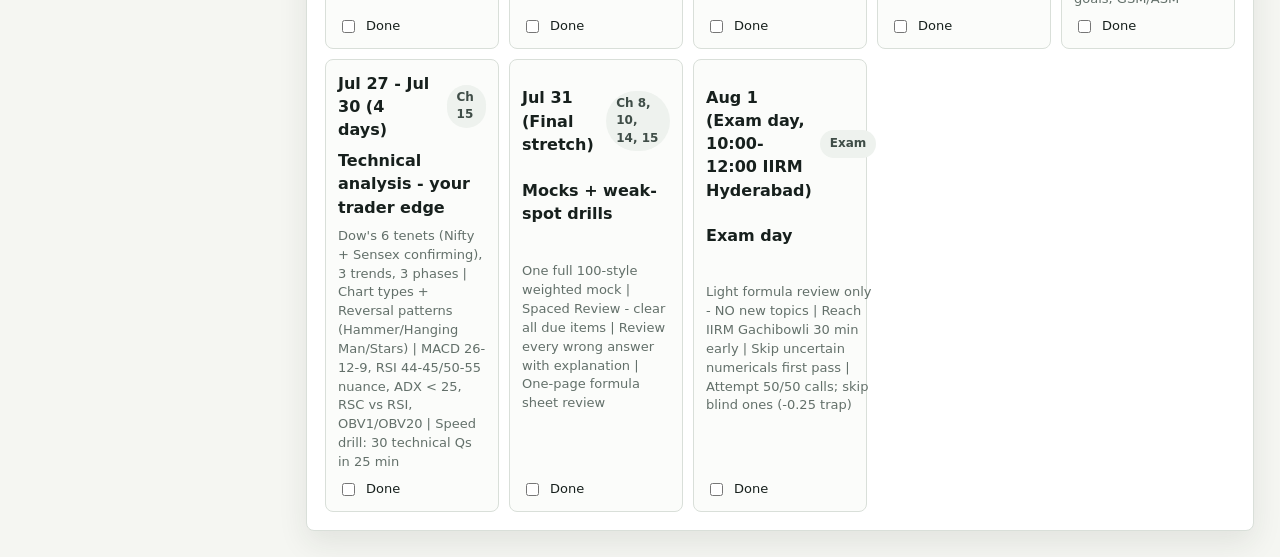
==== commit 89f1ca3a: "Add exam-eve cram page: kid-level big-six chapters + formula wall Co-Authored-By: Claude Fable 5 <no" ====
--- a/index.html
+++ b/index.html
@@ -28,6 +28,8 @@
         </div>
       </div>
 
+      <a href="cram.html" style="display:block;margin:0 0 14px;padding:12px 14px;border-radius:12px;background:linear-gradient(135deg,#b45309,#b91c1c);color:#fff;font-weight:700;text-decoration:none;text-align:center;">Exam-Eve Cram Sheet</a>
+
       <nav class="nav" aria-label="Study areas">
         <button class="nav-button is-active" data-view="dashboard"><span class="mini-icon bars"></span>Dashboard</button>
         <button class="nav-button" data-view="learn"><span class="mini-icon book"></span>Learn</button>
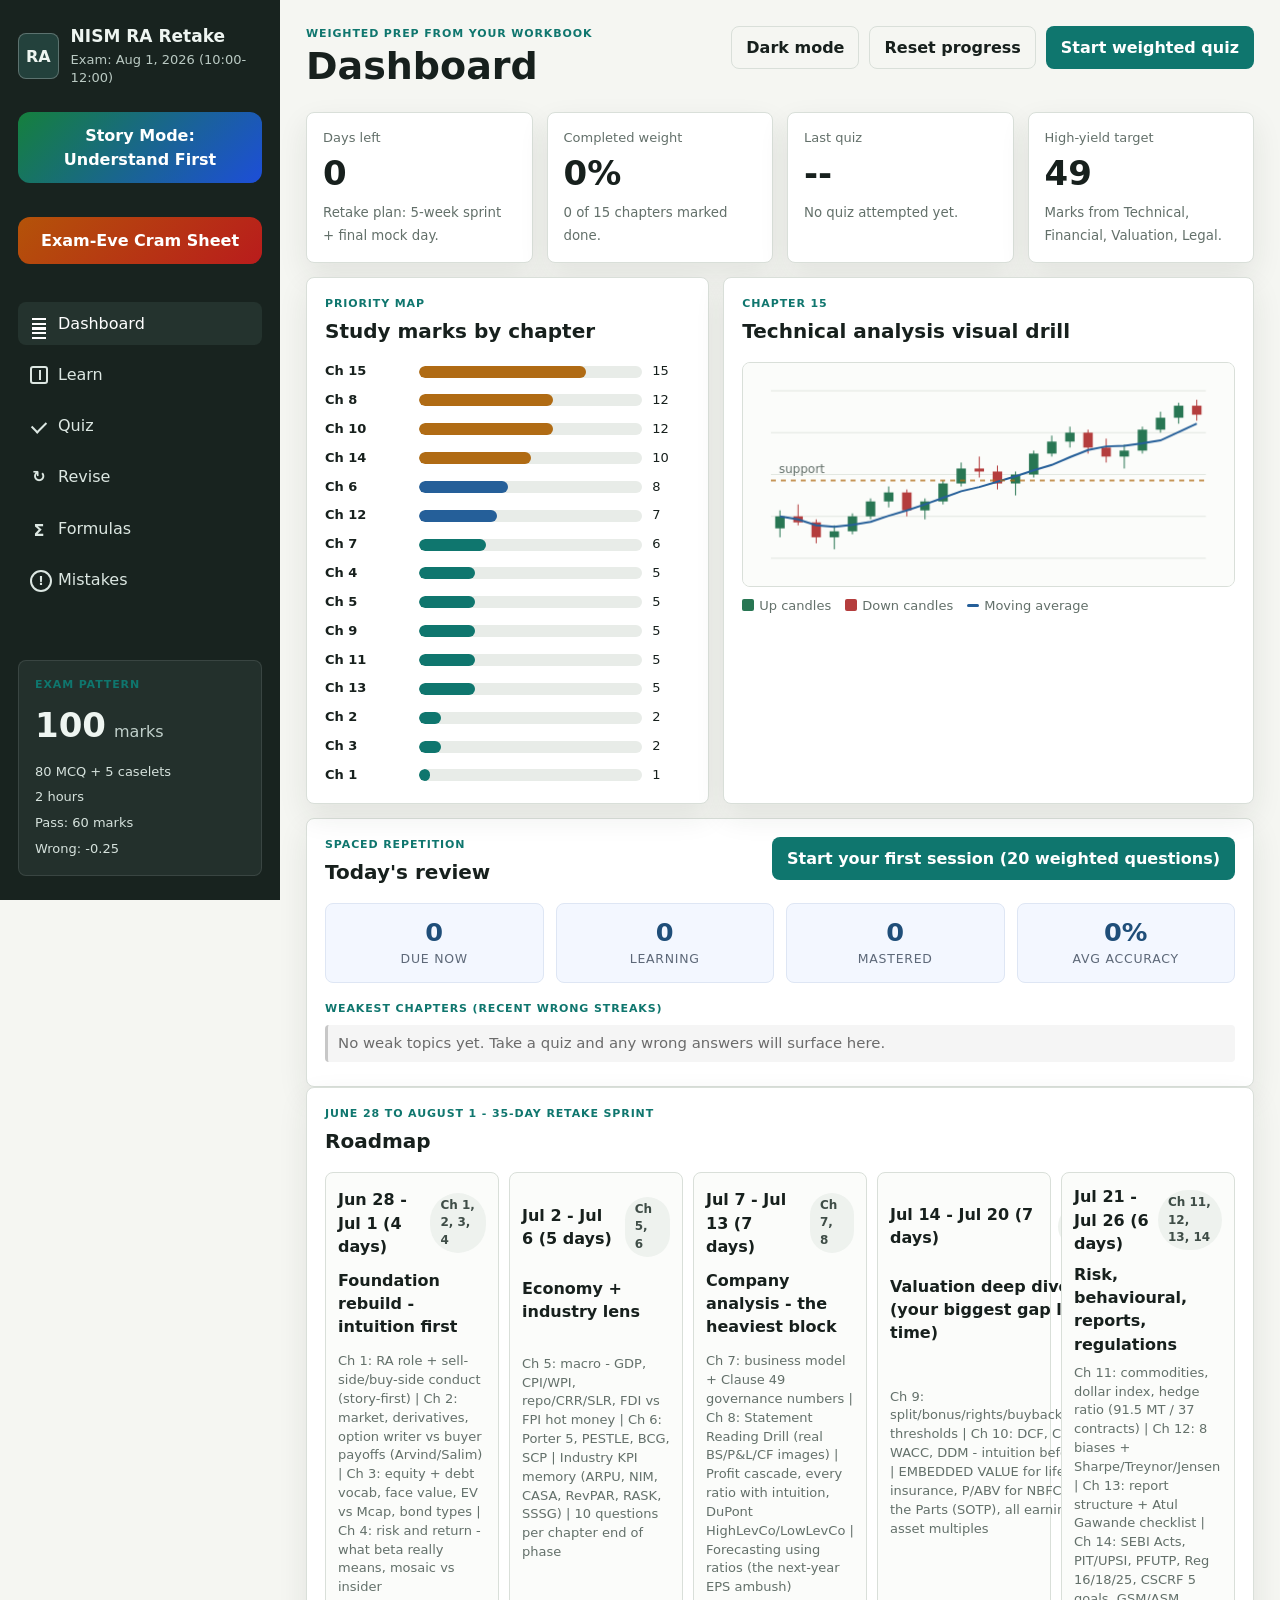
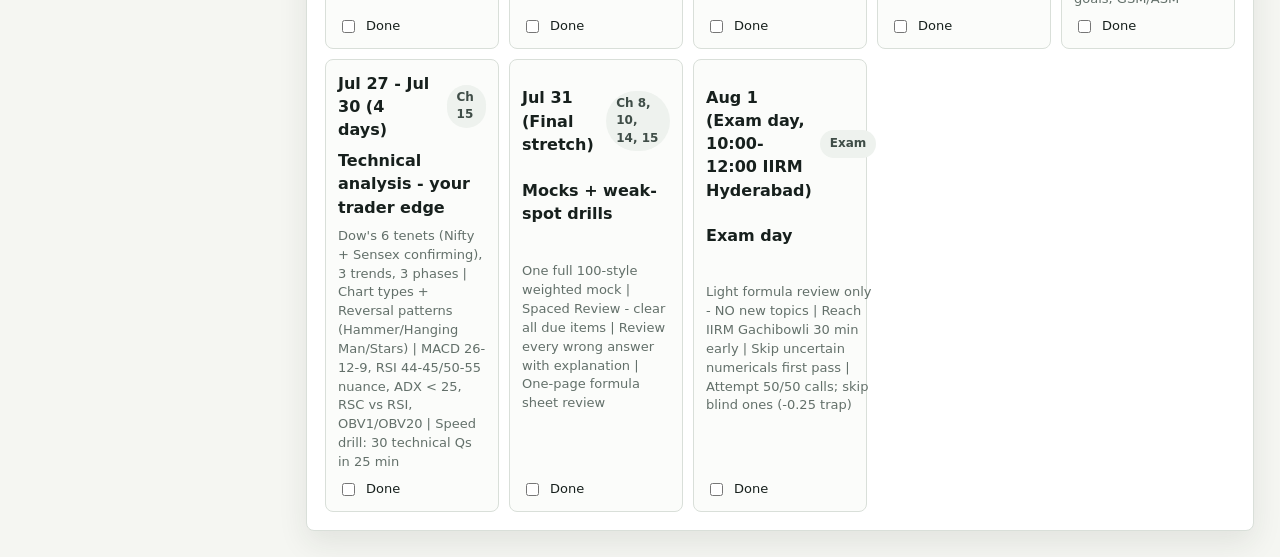
==== commit 4a48f585: "Add Story Mode: concept-first teaching page for the big six + June ambush topics Co-Authored-By: Cla" ====
--- a/index.html
+++ b/index.html
@@ -28,6 +28,7 @@
         </div>
       </div>
 
+      <a href="story.html" style="display:block;margin:0 0 10px;padding:12px 14px;border-radius:12px;background:linear-gradient(135deg,#15803d,#1d4ed8);color:#fff;font-weight:700;text-decoration:none;text-align:center;">Story Mode: Understand First</a>
       <a href="cram.html" style="display:block;margin:0 0 14px;padding:12px 14px;border-radius:12px;background:linear-gradient(135deg,#b45309,#b91c1c);color:#fff;font-weight:700;text-decoration:none;text-align:center;">Exam-Eve Cram Sheet</a>
 
       <nav class="nav" aria-label="Study areas">
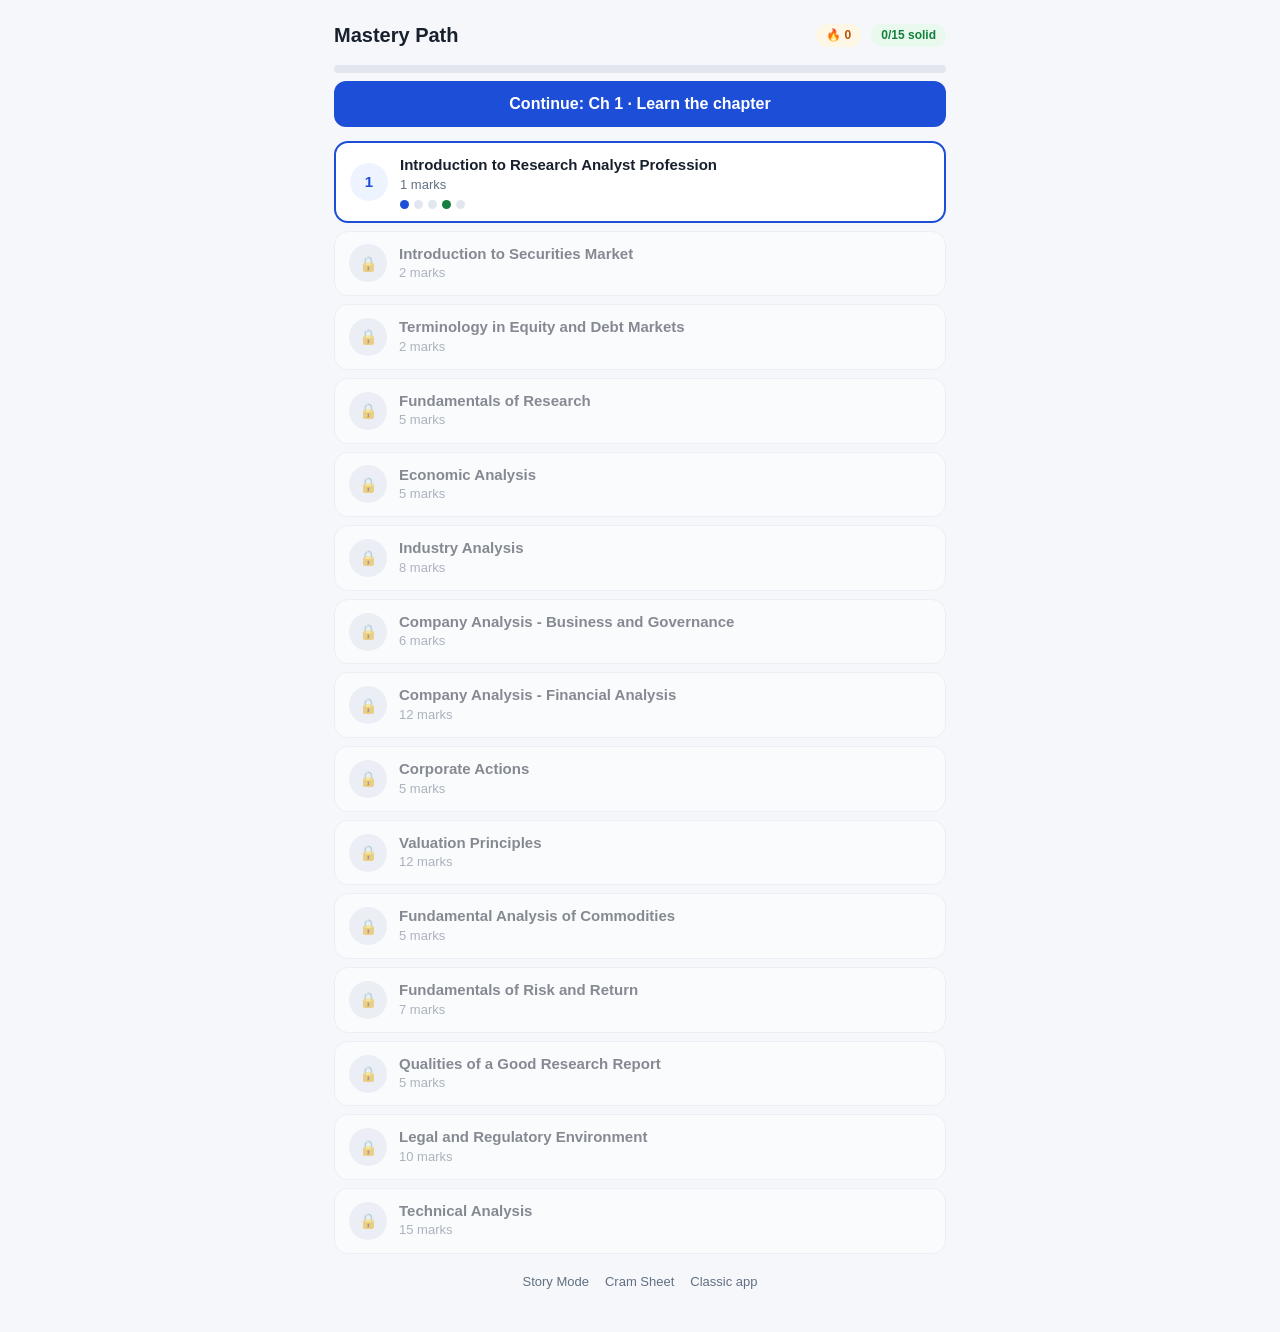
==== commit 89024dee: "v2: Mastery Path rebuild - one chapter at a time, tiered quizzes, locked progression Co-Authored-By:" ====
--- a/index.html
+++ b/index.html
@@ -1,242 +1,440 @@
 <!doctype html>
 <html lang="en">
 <head>
-  <meta charset="utf-8">
-  <meta name="viewport" content="width=device-width, initial-scale=1">
-  <title>NISM Research Analyst Sprint</title>
-  <link rel="stylesheet" href="styles.css">
-  <script>
-    (function () {
-      try {
-        var t = localStorage.getItem("nism-ra-theme-v1");
-        if (!t) {
-          t = (window.matchMedia && window.matchMedia("(prefers-color-scheme: dark)").matches) ? "dark" : "light";
-        }
-        if (t === "dark") document.documentElement.setAttribute("data-theme", "dark");
-      } catch (e) {}
-    })();
-  </script>
+<meta charset="utf-8">
+<meta name="viewport" content="width=device-width, initial-scale=1">
+<title>NISM RA Mastery Path</title>
+<style>
+  :root{
+    --bg:#f6f7fb; --card:#ffffff; --ink:#17202c; --muted:#617082; --line:#e2e7ef;
+    --brand:#1d4ed8; --brandbg:#eef4ff;
+    --gold:#b45309; --goldbg:#fff7e6;
+    --green:#15803d; --greenbg:#e9f9ee; --greenline:#bfe8cb;
+    --red:#b91c1c; --redbg:#fdefee;
+    --lock:#9aa7b8;
+  }
+  @media (prefers-color-scheme: dark){
+    :root{
+      --bg:#0e141d; --card:#161f2b; --ink:#e9eef5; --muted:#93a2b5; --line:#25303f;
+      --brand:#7ea8ff; --brandbg:#152039;
+      --gold:#fbbf24; --goldbg:#2a2213;
+      --green:#4ade80; --greenbg:#12281a; --greenline:#1f4128;
+      --red:#f87171; --redbg:#2a1717;
+      --lock:#5b6a7d;
+    }
+  }
+  *{box-sizing:border-box; -webkit-tap-highlight-color:transparent}
+  body{margin:0;background:var(--bg);color:var(--ink);font:16px/1.55 -apple-system,"Segoe UI",Roboto,Arial,sans-serif}
+  .wrap{max-width:640px;margin:0 auto;padding:14px 14px 40px}
+  h1{font-size:20px;margin:6px 0}
+  h2{font-size:18px;margin:4px 0 8px}
+  .muted{color:var(--muted);font-size:13px}
+  .row{display:flex;align-items:center;gap:10px}
+  .grow{flex:1}
+  .card{background:var(--card);border:1px solid var(--line);border-radius:14px;padding:14px 16px;margin:10px 0}
+  .btn{display:block;width:100%;border:0;border-radius:12px;padding:14px;font-size:16px;font-weight:700;cursor:pointer}
+  .btn.primary{background:var(--brand);color:#fff}
+  .btn.ghost{background:var(--card);color:var(--ink);border:1px solid var(--line)}
+  .btn.small{width:auto;padding:8px 14px;font-size:14px;display:inline-block}
+  .chip{display:inline-block;background:var(--brandbg);color:var(--brand);border-radius:999px;padding:2px 10px;font-size:12px;font-weight:700}
+  .chip.gold{background:var(--goldbg);color:var(--gold)}
+  .chip.green{background:var(--greenbg);color:var(--green)}
+  .chap{display:flex;align-items:center;gap:12px;background:var(--card);border:1px solid var(--line);border-radius:14px;padding:12px 14px;margin:8px 0;cursor:pointer}
+  .chap.locked{opacity:.5}
+  .chap.current{border:2px solid var(--brand)}
+  .chap.solid{border:1px solid var(--greenline);background:var(--greenbg)}
+  .badge{width:38px;height:38px;border-radius:50%;display:flex;align-items:center;justify-content:center;font-weight:800;font-size:15px;flex:none;background:var(--brandbg);color:var(--brand)}
+  .solid .badge{background:var(--green);color:#fff}
+  .locked .badge{background:var(--line);color:var(--lock)}
+  .ct{font-weight:700;font-size:15px;line-height:1.3}
+  .dots{display:flex;gap:5px;margin-top:5px}
+  .dot{width:9px;height:9px;border-radius:50%;background:var(--line)}
+  .dot.on{background:var(--green)}
+  .dot.now{background:var(--brand)}
+  .stage{display:flex;align-items:center;gap:12px;background:var(--card);border:1px solid var(--line);border-radius:14px;padding:14px;margin:9px 0;cursor:pointer}
+  .stage.locked{opacity:.5}
+  .stage.done{border-color:var(--greenline)}
+  .sicon{font-size:20px;flex:none;width:28px;text-align:center}
+  .back{background:none;border:0;color:var(--brand);font-size:15px;font-weight:700;padding:6px 0;cursor:pointer}
+  .story{background:var(--goldbg);border-radius:10px;padding:10px 13px;margin:10px 0}
+  .why{background:var(--brandbg);border-radius:10px;padding:10px 13px;margin:10px 0}
+  .exam{background:var(--greenbg);border-radius:10px;padding:10px 13px;margin:10px 0}
+  ul{margin:8px 0 8px 20px;padding:0}
+  li{margin:5px 0}
+  .qtext{font-size:17px;font-weight:600;margin:10px 0 14px}
+  .caselet{background:var(--goldbg);border-radius:10px;padding:10px 13px;margin:0 0 12px;font-size:14px}
+  .opt{display:block;width:100%;text-align:left;background:var(--card);color:var(--ink);border:1.5px solid var(--line);border-radius:12px;padding:12px 14px;margin:8px 0;font-size:15px;cursor:pointer}
+  .opt.correct{border-color:var(--green);background:var(--greenbg)}
+  .opt.wrong{border-color:var(--red);background:var(--redbg)}
+  .explain{background:var(--brandbg);border-radius:10px;padding:10px 13px;margin:10px 0;font-size:14px}
+  .scorebig{font-size:44px;font-weight:800;text-align:center;margin:8px 0}
+  .center{text-align:center}
+  .reveal{color:var(--brand);font-weight:600;cursor:pointer}
+  .footer-links{margin-top:18px;text-align:center;font-size:13px}
+  .footer-links a{color:var(--muted);text-decoration:none;margin:0 8px}
+  .pbar{height:8px;border-radius:99px;background:var(--line);overflow:hidden;margin:8px 0}
+  .pbar > div{height:100%;background:var(--green)}
+  #toast{position:fixed;bottom:24px;left:50%;transform:translateX(-50%);background:var(--ink);color:var(--bg);padding:10px 18px;border-radius:99px;font-size:14px;opacity:0;transition:opacity .3s;pointer-events:none;max-width:90%;text-align:center}
+</style>
 </head>
 <body>
-  <div class="app-shell">
-    <aside class="sidebar">
-      <div class="brand">
-        <div class="brand-mark">RA</div>
-        <div>
-          <div class="brand-name">NISM RA Retake</div>
-          <div class="brand-sub">Exam: Aug 1, 2026 (10:00-12:00)</div>
-        </div>
-      </div>
-
-      <a href="story.html" style="display:block;margin:0 0 10px;padding:12px 14px;border-radius:12px;background:linear-gradient(135deg,#15803d,#1d4ed8);color:#fff;font-weight:700;text-decoration:none;text-align:center;">Story Mode: Understand First</a>
-      <a href="cram.html" style="display:block;margin:0 0 14px;padding:12px 14px;border-radius:12px;background:linear-gradient(135deg,#b45309,#b91c1c);color:#fff;font-weight:700;text-decoration:none;text-align:center;">Exam-Eve Cram Sheet</a>
-
-      <nav class="nav" aria-label="Study areas">
-        <button class="nav-button is-active" data-view="dashboard"><span class="mini-icon bars"></span>Dashboard</button>
-        <button class="nav-button" data-view="learn"><span class="mini-icon book"></span>Learn</button>
-        <button class="nav-button" data-view="quiz"><span class="mini-icon check"></span>Quiz</button>
-        <button class="nav-button" data-view="revise"><span class="mini-icon loop"></span>Revise</button>
-        <button class="nav-button" data-view="formulas"><span class="mini-icon sigma"></span>Formulas</button>
-        <button class="nav-button" data-view="mistakes"><span class="mini-icon alert"></span>Mistakes</button>
-      </nav>
-
-      <div class="exam-box">
-        <div class="eyebrow">Exam pattern</div>
-        <div class="exam-stat"><strong>100</strong><span>marks</span></div>
-        <div class="exam-lines">
-          <span>80 MCQ + 5 caselets</span>
-          <span>2 hours</span>
-          <span>Pass: 60 marks</span>
-          <span>Wrong: -0.25</span>
-        </div>
-      </div>
-    </aside>
-
-    <main class="main">
-      <header class="topbar">
-        <div>
-          <p class="eyebrow">Weighted prep from your workbook</p>
-          <h1 id="viewTitle">Dashboard</h1>
-        </div>
-        <div class="top-actions">
-          <button class="ghost-button" id="themeToggle" type="button" aria-pressed="false">Dark mode</button>
-          <button class="ghost-button" id="resetProgressBtn" type="button">Reset progress</button>
-          <button class="primary-button" id="quickQuizBtn" type="button">Start weighted quiz</button>
-        </div>
-      </header>
-
-      <section class="view is-active" id="dashboardView">
-        <div class="metric-grid">
-          <article class="metric-panel">
-            <span class="metric-label">Days left</span>
-            <strong id="daysLeft">35</strong>
-            <small>Retake plan: 5-week sprint + final mock day.</small>
-          </article>
-          <article class="metric-panel">
-            <span class="metric-label">Completed weight</span>
-            <strong id="completedWeight">0%</strong>
-            <small id="completedChapters">0 of 15 chapters marked done.</small>
-          </article>
-          <article class="metric-panel">
-            <span class="metric-label">Last quiz</span>
-            <strong id="lastQuizScore">--</strong>
-            <small id="lastQuizMeta">No quiz attempted yet.</small>
-          </article>
-          <article class="metric-panel">
-            <span class="metric-label">High-yield target</span>
-            <strong>49</strong>
-            <small>Marks from Technical, Financial, Valuation, Legal.</small>
-          </article>
-        </div>
-
-        <div class="dashboard-layout">
-          <section class="panel">
-            <div class="panel-header">
-              <div>
-                <p class="eyebrow">Priority map</p>
-                <h2>Study marks by chapter</h2>
-              </div>
-            </div>
-            <div id="priorityBars" class="weight-bars"></div>
-          </section>
-
-          <section class="panel visual-panel">
-            <div class="panel-header">
-              <div>
-                <p class="eyebrow">Chapter 15</p>
-                <h2>Technical analysis visual drill</h2>
-              </div>
-            </div>
-            <canvas id="technicalCanvas" width="680" height="310" aria-label="Candlestick and moving average practice chart"></canvas>
-            <div class="legend-row">
-              <span><i class="legend up"></i>Up candles</span>
-              <span><i class="legend down"></i>Down candles</span>
-              <span><i class="legend line"></i>Moving average</span>
-            </div>
-          </section>
-        </div>
-
-        <section class="panel" id="todayReviewPanel"></section>
-
-        <section class="panel">
-          <div class="panel-header">
-            <div>
-              <p class="eyebrow">June 28 to August 1 - 35-day retake sprint</p>
-              <h2>Roadmap</h2>
-            </div>
-          </div>
-          <div id="roadmapList" class="roadmap"></div>
-        </section>
-      </section>
-
-      <section class="view" id="learnView">
-        <div class="learn-layout">
-          <aside class="chapter-rail">
-            <div class="rail-title">Chapters</div>
-            <div id="chapterList" class="chapter-list"></div>
-          </aside>
-          <section class="panel learn-panel">
-            <div id="learnContent"></div>
-          </section>
-        </div>
-      </section>
-
-      <section class="view" id="quizView">
-        <div class="quiz-layout">
-          <section class="panel">
-            <div class="panel-header">
-              <div>
-                <p class="eyebrow">Practice mode</p>
-                <h2>Quiz setup</h2>
-              </div>
-            </div>
-            <div class="quiz-controls">
-              <label>
-                Chapter
-                <select id="quizChapterSelect"></select>
-              </label>
-              <label>
-                Question count
-                <select id="quizCountSelect">
-                  <option value="10">10</option>
-                  <option value="20" selected>20</option>
-                  <option value="40">40</option>
-                  <option value="100">100 style</option>
-                </select>
-              </label>
-            </div>
-            <div class="button-row">
-              <button class="primary-button" id="startChapterQuizBtn" type="button">Chapter quiz</button>
-              <button class="secondary-button" id="startWeightedQuizBtn" type="button">Weighted quiz</button>
-              <button class="secondary-button" id="startSpacedQuizBtn" type="button">Spaced review</button>
-              <button class="secondary-button" id="startNumericQuizBtn" type="button">Numericals drill</button>
-              <button class="secondary-button" id="startWrongQuizBtn" type="button">Wrong answers</button>
-            </div>
-            <p class="quiz-hint">The real exam has 40+ numerical questions. Drill the maths until it is automatic.</p>
-            <div class="score-rules">
-              <span>Correct: +1</span>
-              <span>Wrong: -0.25</span>
-              <span>Skipped: 0</span>
-            </div>
-          </section>
-
-          <section class="panel quiz-panel">
-            <div id="quizStage" class="quiz-stage empty-state">
-              Choose a mode to begin.
-            </div>
-          </section>
-        </div>
-      </section>
-
-      <section class="view" id="formulasView">
-        <section class="panel">
-          <div class="panel-header">
-            <div>
-              <p class="eyebrow">Numericals</p>
-              <h2>Formula deck</h2>
-            </div>
-            <label class="search-label">
-              <span>Search</span>
-              <input id="formulaSearch" type="search" placeholder="ROE, WACC, RSI">
-            </label>
-          </div>
-          <div id="formulaList" class="formula-grid"></div>
-        </section>
-      </section>
-
-      <section class="view" id="mistakesView">
-        <section class="panel">
-          <div class="panel-header">
-            <div>
-              <p class="eyebrow">Weak spots</p>
-              <h2>Question review</h2>
-            </div>
-            <button class="ghost-button" id="clearMistakesBtn" type="button">Clear mistakes</button>
-          </div>
-          <div id="mistakeList" class="mistake-list"></div>
-        </section>
-      </section>
-
-      <section class="view" id="reviseView">
-        <section class="panel">
-          <div class="panel-header">
-            <div>
-              <p class="eyebrow">Endless explanatory revision</p>
-              <h2>Revise all chapters</h2>
-            </div>
-            <div class="button-row">
-              <button class="secondary-button" id="reviseOrderBtn" type="button">Study order</button>
-              <button class="secondary-button" id="reviseShuffleBtn" type="button">Shuffle</button>
-            </div>
-          </div>
-          <div id="reviseStage"></div>
-        </section>
-      </section>
-    </main>
-  </div>
-
-  <script src="data.js"></script>
-  <script src="lessons.js"></script>
-  <script src="app.js"></script>
+<div class="wrap" id="app"></div>
+<div id="toast"></div>
+
+<script src="data.js"></script>
+<script src="lessons.js"></script>
+<script>
+(function(){
+"use strict";
+var D = window.STUDY_DATA, L = window.STUDY_LESSONS || {};
+var CH = D.chapters;
+var TIER_PASS = 70, MASTERY_PASS = 80;
+var STAGES = ["learn","t1","t2","t3","m"];
+var STAGE_META = {
+  learn:{name:"Learn the chapter", icon:"📖"},
+  t1:{name:"Level 1: Basics quiz", icon:"🟢"},
+  t2:{name:"Level 2: Applied quiz", icon:"🟡"},
+  t3:{name:"Level 3: Twisted quiz", icon:"🔴"},
+  m:{name:"Mastery gate (80% to unlock next)", icon:"🏆"}
+};
+
+/* ---------- state ---------- */
+var S;
+function fresh(){ return { ch:{}, mistakes:{}, streak:{last:"",count:0}, loc:null }; }
+function load(){
+  try { S = JSON.parse(localStorage.getItem("nism_path_v2")) || fresh(); }
+  catch(e){ S = fresh(); }
+  if(!S.ch) S.ch = {}; if(!S.mistakes) S.mistakes = {}; if(!S.streak) S.streak = {last:"",count:0};
+}
+function save(){ try { localStorage.setItem("nism_path_v2", JSON.stringify(S)); } catch(e){} }
+function chState(n){ if(!S.ch[n]) S.ch[n] = {learn:0, t1:-1, t2:-1, t3:-1, m:-1, solid:false}; return S.ch[n]; }
+
+/* ---------- pools ---------- */
+function pool(ch, tier){
+  var qs = D.questions.filter(function(q){ return q.chapter === ch; });
+  if(tier==="t1") return qs.filter(function(q){ return q.difficulty==="Easy"; });
+  if(tier==="t2") return qs.filter(function(q){ return q.difficulty==="Medium" && !q.caselet; });
+  if(tier==="t3") return qs.filter(function(q){ return q.difficulty==="Hard" || q.caselet; });
+  return qs;
+}
+function masteryPool(ch){
+  var own = pool(ch,"t2").concat(pool(ch,"t3"));
+  if(own.length < 6) own = pool(ch, "all");
+  var review = [];
+  for(var i=1;i<ch;i++){
+    if(chState(i).solid){
+      var p = pool(i,"t2").concat(pool(i,"t3"));
+      if(p.length) review.push(p[Math.floor(Math.random()*p.length)]);
+    }
+  }
+  shuffle(review);
+  return shuffle(own.slice()).slice(0,9).concat(review.slice(0,3));
+}
+function shuffle(a){ for(var i=a.length-1;i>0;i--){ var j=Math.floor(Math.random()*(i+1)); var t=a[i];a[i]=a[j];a[j]=t; } return a; }
+
+/* ---------- progression ---------- */
+function stageDone(n, st){
+  var c = chState(n);
+  var mods = (L[n] && L[n].modules) ? L[n].modules.length : 0;
+  if(st==="learn") return mods===0 || c.learn >= mods;
+  if(st==="m") return c.m >= MASTERY_PASS;
+  if(pool(n,st).length===0) return true;           /* empty tier auto-passes */
+  return c[st] >= TIER_PASS;
+}
+function nextStage(n){
+  for(var i=0;i<STAGES.length;i++){ if(!stageDone(n, STAGES[i])) return STAGES[i]; }
+  return null;
+}
+function stageUnlocked(n, st){
+  var idx = STAGES.indexOf(st);
+  for(var i=0;i<idx;i++){ if(!stageDone(n, STAGES[i])) return false; }
+  return true;
+}
+function chapterUnlocked(n){
+  if(n===CH[0].id) return true;
+  return chState(n-1).solid;
+}
+function currentChapter(){
+  for(var i=0;i<CH.length;i++){ if(!chState(CH[i].id).solid) return chapterUnlocked(CH[i].id) ? CH[i].id : CH[i].id-0; }
+  return CH[CH.length-1].id;
+}
+function refreshSolid(n){
+  var c = chState(n);
+  c.solid = STAGES.every(function(st){ return stageDone(n, st); });
+}
+
+/* ---------- streak ---------- */
+function bumpStreak(){
+  var today = new Date().toISOString().slice(0,10);
+  if(S.streak.last === today) return;
+  var y = new Date(Date.now() - 86400000).toISOString().slice(0,10);
+  S.streak.count = (S.streak.last === y) ? S.streak.count + 1 : 1;
+  S.streak.last = today;
+}
+
+/* ---------- rendering ---------- */
+var app = document.getElementById("app");
+function esc(s){ return String(s).replace(/&/g,"&amp;").replace(/</g,"&lt;").replace(/>/g,"&gt;"); }
+function toast(msg){
+  var t = document.getElementById("toast");
+  t.textContent = msg; t.style.opacity = 1;
+  setTimeout(function(){ t.style.opacity = 0; }, 2200);
+}
+
+function home(){
+  S.loc = null; save();
+  var solidCount = CH.filter(function(c){ return chState(c.id).solid; }).length;
+  var cur = currentChapter();
+  var nMist = Object.keys(S.mistakes).length;
+  var html = "";
+  html += '<div class="row"><h1 class="grow">Mastery Path</h1>';
+  html += '<span class="chip gold">🔥 ' + S.streak.count + '</span>';
+  html += '<span class="chip green">' + solidCount + '/15 solid</span></div>';
+  html += '<div class="pbar"><div style="width:' + Math.round(solidCount/15*100) + '%"></div></div>';
+  html += '<button class="btn primary" id="continueBtn">Continue: Ch ' + cur + ' · ' + esc(STAGE_META[nextStage(cur)||"m"].name) + '</button>';
+  if(nMist > 0){
+    html += '<div style="height:8px"></div><button class="btn ghost" id="mistBtn">Fix my mistakes (' + nMist + ')</button>';
+  }
+  html += '<div style="height:6px"></div>';
+  CH.forEach(function(c){
+    var st = chState(c.id);
+    var unlocked = chapterUnlocked(c.id);
+    var cls = st.solid ? "solid" : (c.id===cur && unlocked ? "current" : (unlocked ? "" : "locked"));
+    var badge = st.solid ? "✓" : (unlocked ? c.id : "🔒");
+    html += '<div class="chap ' + cls + '" data-ch="' + c.id + '">';
+    html += '<div class="badge">' + badge + '</div>';
+    html += '<div class="grow"><div class="ct">' + esc(c.title) + '</div>';
+    html += '<div class="muted">' + c.weight + ' marks</div>';
+    if(unlocked && !st.solid){
+      html += '<div class="dots">' + STAGES.map(function(s){
+        return '<span class="dot ' + (stageDone(c.id,s) ? "on" : (s===nextStage(c.id) ? "now" : "")) + '"></span>';
+      }).join("") + '</div>';
+    }
+    html += '</div></div>';
+  });
+  html += '<div class="footer-links"><a href="story.html">Story Mode</a><a href="cram.html">Cram Sheet</a><a href="classic.html">Classic app</a></div>';
+  app.innerHTML = html;
+  document.getElementById("continueBtn").onclick = function(){ openStage(cur, nextStage(cur) || "m"); };
+  var mb = document.getElementById("mistBtn");
+  if(mb) mb.onclick = startMistakes;
+  Array.prototype.forEach.call(document.querySelectorAll(".chap"), function(el){
+    el.onclick = function(){
+      var n = parseInt(el.getAttribute("data-ch"), 10);
+      if(!chapterUnlocked(n)){ toast("Locked. Pass the mastery gate of Chapter " + (n-1) + " first."); return; }
+      chapter(n);
+    };
+  });
+  window.scrollTo(0,0);
+}
+
+function chapter(n){
+  var c = CH.filter(function(x){ return x.id===n; })[0];
+  var html = '<button class="back" id="backBtn">‹ Path</button>';
+  html += '<h2>Ch ' + n + ': ' + esc(c.title) + '</h2>';
+  html += '<div class="muted">' + c.weight + ' marks in the exam' + (chState(n).solid ? ' · <b style="color:var(--green)">SOLID ✓</b>' : '') + '</div>';
+  html += '<div style="height:6px"></div>';
+  STAGES.forEach(function(st){
+    var done = stageDone(n, st);
+    var unlocked = stageUnlocked(n, st);
+    var cstate = chState(n);
+    var meta = STAGE_META[st];
+    var sub = "";
+    if(st==="learn"){
+      var mods = (L[n] && L[n].modules) ? L[n].modules.length : 0;
+      sub = mods ? Math.min(cstate.learn, mods) + "/" + mods + " lessons read" : "No lessons yet";
+    } else {
+      var p = pool(n, st==="m" ? "all" : st);
+      if(st!=="m" && p.length===0){ sub = "No questions in this tier yet, auto-passed"; }
+      else sub = (cstate[st]>=0 ? "Best: " + cstate[st] + "%" : "Not attempted") + (st==="m" ? " · need " + MASTERY_PASS + "%" : " · need " + TIER_PASS + "%");
+    }
+    html += '<div class="stage ' + (done ? "done" : "") + " " + (unlocked ? "" : "locked") + '" data-st="' + st + '">';
+    html += '<div class="sicon">' + (done ? "✅" : (unlocked ? meta.icon : "🔒")) + '</div>';
+    html += '<div class="grow"><div class="ct">' + esc(meta.name) + '</div><div class="muted">' + sub + '</div></div>';
+    html += '</div>';
+  });
+  app.innerHTML = html;
+  document.getElementById("backBtn").onclick = home;
+  Array.prototype.forEach.call(document.querySelectorAll(".stage"), function(el){
+    el.onclick = function(){
+      var st = el.getAttribute("data-st");
+      if(!stageUnlocked(n, st)){ toast("Finish the previous step first."); return; }
+      openStage(n, st);
+    };
+  });
+  window.scrollTo(0,0);
+}
+
+function openStage(n, st){
+  if(st==="learn") return learn(n);
+  if(st==="m") return quiz(n, "m", masteryPool(n), MASTERY_PASS);
+  var p = pool(n, st);
+  if(p.length===0){ toast("No questions in this tier yet."); return chapter(n); }
+  quiz(n, st, shuffle(p.slice()).slice(0,10), TIER_PASS);
+}
+
+/* ---------- learn ---------- */
+function learn(n){
+  var mods = (L[n] && L[n].modules) ? L[n].modules : [];
+  if(!mods.length){ chState(n).learn = 0; save(); toast("No lessons for this chapter yet."); return chapter(n); }
+  var i = Math.min(chState(n).learn, mods.length - 1);
+  renderModule(n, mods, i);
+}
+function renderModule(n, mods, i){
+  var m = mods[i];
+  var html = '<button class="back" id="backBtn">‹ Ch ' + n + '</button>';
+  html += '<div class="muted">Lesson ' + (i+1) + ' of ' + mods.length + '</div>';
+  html += '<div class="pbar"><div style="width:' + Math.round((i)/mods.length*100) + '%"></div></div>';
+  html += '<h2>' + esc(m.title) + '</h2>';
+  if(m.story) html += '<div class="story"><b>Picture this:</b> ' + esc(m.story) + '</div>';
+  if(m.why) html += '<div class="why"><b>Why the exam cares:</b> ' + esc(m.why) + '</div>';
+  if(m.teach && m.teach.length) html += '<ul>' + m.teach.map(function(t){ return '<li>' + esc(t) + '</li>'; }).join("") + '</ul>';
+  if(m.example) html += '<div class="card"><b>Example:</b> ' + esc(m.example) + '</div>';
+  if(m.check && m.check.length){
+    m.check.forEach(function(ck, k){
+      html += '<div class="card"><b>Did you get it?</b> ' + esc(ck.q) + '<div class="reveal" data-k="' + k + '">Tap to reveal answer</div><div class="explain" style="display:none" id="ans' + k + '">' + esc(ck.a) + '</div></div>';
+    });
+  }
+  if(m.exam) html += '<div class="exam"><b>Exam angle:</b> ' + esc(m.exam) + '</div>';
+  html += '<div class="row">';
+  if(i>0) html += '<button class="btn ghost small" id="prevBtn">‹ Back</button>';
+  html += '<div class="grow"></div>';
+  html += '<button class="btn primary small" id="nextBtn">' + (i===mods.length-1 ? "Finish Learn ✓" : "Got it, next ›") + '</button></div>';
+  app.innerHTML = html;
+  document.getElementById("backBtn").onclick = function(){ chapter(n); };
+  Array.prototype.forEach.call(document.querySelectorAll(".reveal"), function(el){
+    el.onclick = function(){ document.getElementById("ans" + el.getAttribute("data-k")).style.display = "block"; el.style.display = "none"; };
+  });
+  var prev = document.getElementById("prevBtn");
+  if(prev) prev.onclick = function(){ renderModule(n, mods, i-1); };
+  document.getElementById("nextBtn").onclick = function(){
+    if(chState(n).learn < i+1){ chState(n).learn = i+1; }
+    save();
+    if(i===mods.length-1){ refreshSolid(n); save(); toast("Learn complete. Level 1 unlocked!"); chapter(n); }
+    else renderModule(n, mods, i+1);
+    window.scrollTo(0,0);
+  };
+  window.scrollTo(0,0);
+}
+
+/* ---------- quiz ---------- */
+function quiz(n, st, list, passMark){
+  if(!list.length){ toast("No questions available."); return chapter(n); }
+  var i = 0, score = 0;
+  function q1(){
+    var q = list[i];
+    var html = '<button class="back" id="backBtn">‹ Quit</button>';
+    html += '<div class="row"><span class="chip">' + esc(STAGE_META[st] ? STAGE_META[st].name : "Quiz") + '</span><span class="muted grow" style="text-align:right">Q' + (i+1) + '/' + list.length + '</span></div>';
+    if(q.caselet && D.caselets[q.caselet]) html += '<div class="caselet"><b>Case:</b> ' + esc(D.caselets[q.caselet]) + '</div>';
+    html += '<div class="qtext">' + esc(q.question) + '</div>';
+    q.options.forEach(function(o, k){
+      html += '<button class="opt" data-k="' + k + '">' + esc(o) + '</button>';
+    });
+    html += '<div id="fb"></div>';
+    app.innerHTML = html;
+    document.getElementById("backBtn").onclick = function(){ chapter(n); };
+    var answered = false;
+    Array.prototype.forEach.call(document.querySelectorAll(".opt"), function(el){
+      el.onclick = function(){
+        if(answered) return; answered = true;
+        var k = parseInt(el.getAttribute("data-k"),10);
+        var right = k === q.answer;
+        if(right){ score++; el.classList.add("correct"); delete S.mistakes[q.id]; }
+        else {
+          el.classList.add("wrong");
+          document.querySelectorAll(".opt")[q.answer].classList.add("correct");
+          S.mistakes[q.id] = true;
+        }
+        save();
+        var fb = '<div class="explain">' + (right ? "✅ Correct. " : "❌ ") + esc(q.explain || "") + '</div>';
+        fb += '<button class="btn primary" id="nx">' + (i===list.length-1 ? "See result" : "Next ›") + '</button>';
+        document.getElementById("fb").innerHTML = fb;
+        document.getElementById("nx").onclick = function(){
+          i++;
+          if(i < list.length) q1(); else finish();
+        };
+        document.getElementById("nx").scrollIntoView({behavior:"smooth", block:"end"});
+      };
+    });
+    window.scrollTo(0,0);
+  }
+  function finish(){
+    var pct = Math.round(score / list.length * 100);
+    var c = chState(n);
+    if(c[st] === undefined || c[st] < pct) c[st] = pct;
+    bumpStreak(); refreshSolid(n); save();
+    var passed = pct >= passMark;
+    var html = '<div class="center" style="margin-top:30px">';
+    html += '<div class="scorebig">' + pct + '%</div>';
+    html += '<div class="muted">' + score + ' of ' + list.length + ' correct · need ' + passMark + '%</div><div style="height:14px"></div>';
+    if(passed && st==="m" && c.solid){
+      html += '<div class="card"><b>🏆 Chapter ' + n + ' is SOLID.</b> The next chapter is unlocked. This is what real progress feels like.</div>';
+    } else if(passed){
+      html += '<div class="card"><b>✅ Passed.</b> Next level unlocked.</div>';
+    } else {
+      html += '<div class="card"><b>Not yet.</b> Reread the misses below in Mistakes, revisit the lesson if needed, then retry. Repetition is the method, not a punishment.</div>';
+    }
+    html += '<div style="height:8px"></div><button class="btn primary" id="contBtn">' + (passed ? "Continue" : "Retry now") + '</button>';
+    html += '<div style="height:8px"></div><button class="btn ghost" id="chBtn">Back to chapter</button></div>';
+    app.innerHTML = html;
+    document.getElementById("contBtn").onclick = function(){
+      if(passed){ chapter(n); } else { openStage(n, st); }
+    };
+    document.getElementById("chBtn").onclick = function(){ chapter(n); };
+    window.scrollTo(0,0);
+  }
+  q1();
+}
+
+/* ---------- mistakes drill ---------- */
+function startMistakes(){
+  var ids = Object.keys(S.mistakes);
+  if(!ids.length){ toast("No mistakes pending. Clean slate!"); return home(); }
+  var list = D.questions.filter(function(q){ return S.mistakes[q.id]; });
+  shuffle(list);
+  var i = 0, fixed = 0;
+  function q1(){
+    if(i >= list.length){
+      var html = '<div class="center" style="margin-top:30px"><div class="scorebig">' + fixed + '</div><div class="muted">mistakes cleared this round</div><div style="height:14px"></div><button class="btn primary" id="homeBtn">Back to path</button></div>';
+      app.innerHTML = html;
+      document.getElementById("homeBtn").onclick = home;
+      bumpStreak(); save();
+      return;
+    }
+    var q = list[i];
+    var html = '<button class="back" id="backBtn">‹ Quit</button>';
+    html += '<div class="row"><span class="chip gold">Fix-it drill</span><span class="muted grow" style="text-align:right">' + (i+1) + '/' + list.length + '</span></div>';
+    if(q.caselet && D.caselets[q.caselet]) html += '<div class="caselet"><b>Case:</b> ' + esc(D.caselets[q.caselet]) + '</div>';
+    html += '<div class="qtext">' + esc(q.question) + '</div>';
+    q.options.forEach(function(o, k){ html += '<button class="opt" data-k="' + k + '">' + esc(o) + '</button>'; });
+    html += '<div id="fb"></div>';
+    app.innerHTML = html;
+    document.getElementById("backBtn").onclick = home;
+    var answered = false;
+    Array.prototype.forEach.call(document.querySelectorAll(".opt"), function(el){
+      el.onclick = function(){
+        if(answered) return; answered = true;
+        var k = parseInt(el.getAttribute("data-k"),10);
+        var right = k === q.answer;
+        if(right){ fixed++; delete S.mistakes[q.id]; }
+        else { document.querySelectorAll(".opt")[q.answer].classList.add("correct"); }
+        el.classList.add(right ? "correct" : "wrong");
+        save();
+        var fb = '<div class="explain">' + (right ? "✅ Cleared. " : "❌ Stays in the drill. ") + esc(q.explain || "") + '</div>';
+        fb += '<button class="btn primary" id="nx">Next ›</button>';
+        document.getElementById("fb").innerHTML = fb;
+        document.getElementById("nx").onclick = function(){ i++; q1(); };
+        document.getElementById("nx").scrollIntoView({behavior:"smooth", block:"end"});
+      };
+    });
+    window.scrollTo(0,0);
+  }
+  q1();
+}
+
+/* ---------- boot ---------- */
+load();
+home();
+})();
+</script>
 </body>
 </html>
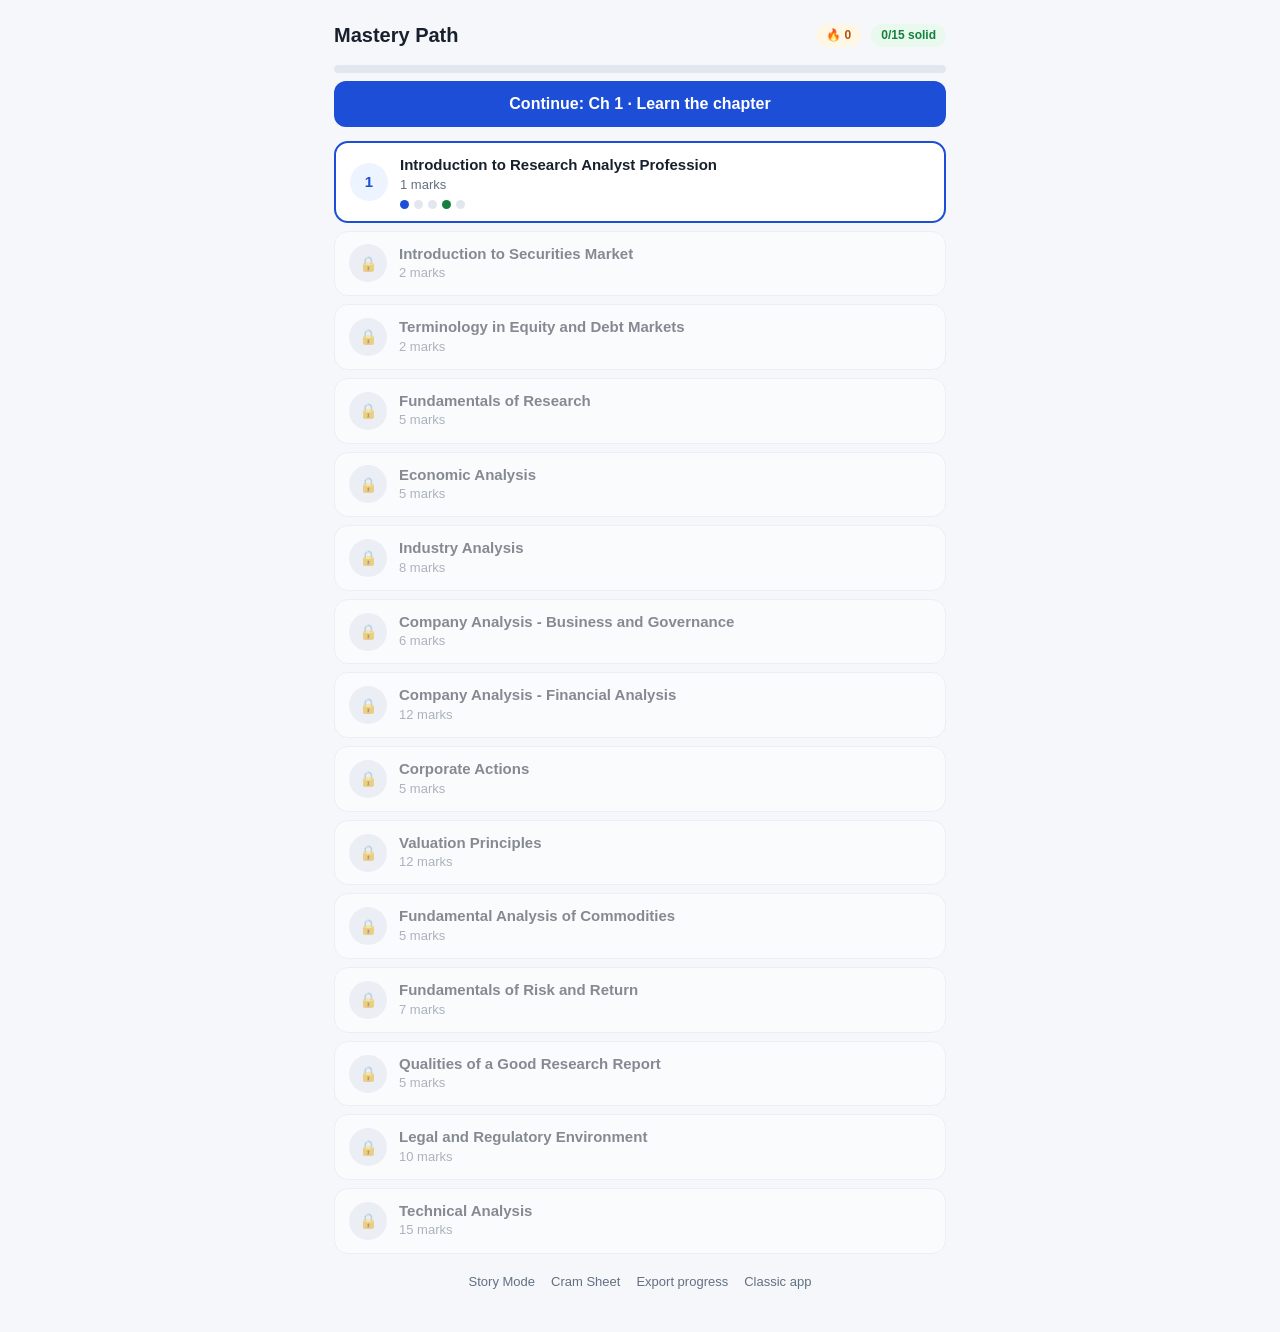
==== commit db588dff: "v2.1: Export progress screen for sharing study state with Claude Co-Authored-By: Claude Fable 5 <nor" ====
--- a/index.html
+++ b/index.html
@@ -212,11 +212,13 @@
     }
     html += '</div></div>';
   });
-  html += '<div class="footer-links"><a href="story.html">Story Mode</a><a href="cram.html">Cram Sheet</a><a href="classic.html">Classic app</a></div>';
+  html += '<div class="footer-links"><a href="story.html">Story Mode</a><a href="cram.html">Cram Sheet</a><a href="#" id="expLink">Export progress</a><a href="classic.html">Classic app</a></div>';
   app.innerHTML = html;
   document.getElementById("continueBtn").onclick = function(){ openStage(cur, nextStage(cur) || "m"); };
   var mb = document.getElementById("mistBtn");
   if(mb) mb.onclick = startMistakes;
+  var ex = document.getElementById("expLink");
+  if(ex) ex.onclick = function(e){ e.preventDefault(); exportView(); };
   Array.prototype.forEach.call(document.querySelectorAll(".chap"), function(el){
     el.onclick = function(){
       var n = parseInt(el.getAttribute("data-ch"), 10);
@@ -431,6 +433,43 @@
   q1();
 }
 
+/* ---------- export ---------- */
+function fmtPct(v){ return v >= 0 ? v + "%" : "-"; }
+function exportView(){
+  var lines = ["NISM Mastery Path export, " + new Date().toISOString().slice(0,10), "Streak: " + S.streak.count + " day(s)", ""];
+  CH.forEach(function(c){
+    var st = S.ch[c.id];
+    if(!st) return;
+    var mods = (L[c.id] && L[c.id].modules) ? L[c.id].modules.length : 0;
+    lines.push("Ch " + c.id + " (" + c.title + "): " + (st.solid ? "SOLID" : "in progress") +
+      " | learn " + st.learn + "/" + mods + " | L1 " + fmtPct(st.t1) + " | L2 " + fmtPct(st.t2) +
+      " | L3 " + fmtPct(st.t3) + " | mastery " + fmtPct(st.m));
+  });
+  var mist = D.questions.filter(function(q){ return S.mistakes[q.id]; });
+  lines.push("", "Pending mistakes (" + mist.length + "):");
+  mist.forEach(function(q){ lines.push("[Ch" + q.chapter + " " + q.id + "] " + q.question); });
+  var text = lines.join("\n") + "\n\n---RAW JSON---\n" + JSON.stringify(S);
+  var html = '<button class="back" id="backBtn">‹ Path</button><h2>Export progress</h2>';
+  html += '<p class="muted">Copy this and paste it to Claude. It shows where you are and every question you have wrong, so the next chapters get built around your weak spots.</p>';
+  html += '<button class="btn primary" id="copyBtn">Copy to clipboard</button><div style="height:8px"></div>';
+  html += '<textarea id="expBox" readonly style="width:100%;height:320px;background:var(--card);color:var(--ink);border:1px solid var(--line);border-radius:12px;padding:10px;font-size:12px"></textarea>';
+  app.innerHTML = html;
+  document.getElementById("expBox").value = text;
+  document.getElementById("backBtn").onclick = home;
+  document.getElementById("copyBtn").onclick = function(){
+    var box = document.getElementById("expBox");
+    box.focus(); box.select(); box.setSelectionRange(0, 999999);
+    var ok = false;
+    try { ok = document.execCommand("copy"); } catch(e){}
+    if(navigator.clipboard && navigator.clipboard.writeText){
+      navigator.clipboard.writeText(box.value).then(function(){ toast("Copied!"); }, function(){ toast(ok ? "Copied!" : "Long-press the text to copy"); });
+    } else {
+      toast(ok ? "Copied!" : "Long-press the text to copy");
+    }
+  };
+  window.scrollTo(0,0);
+}
+
 /* ---------- boot ---------- */
 load();
 home();
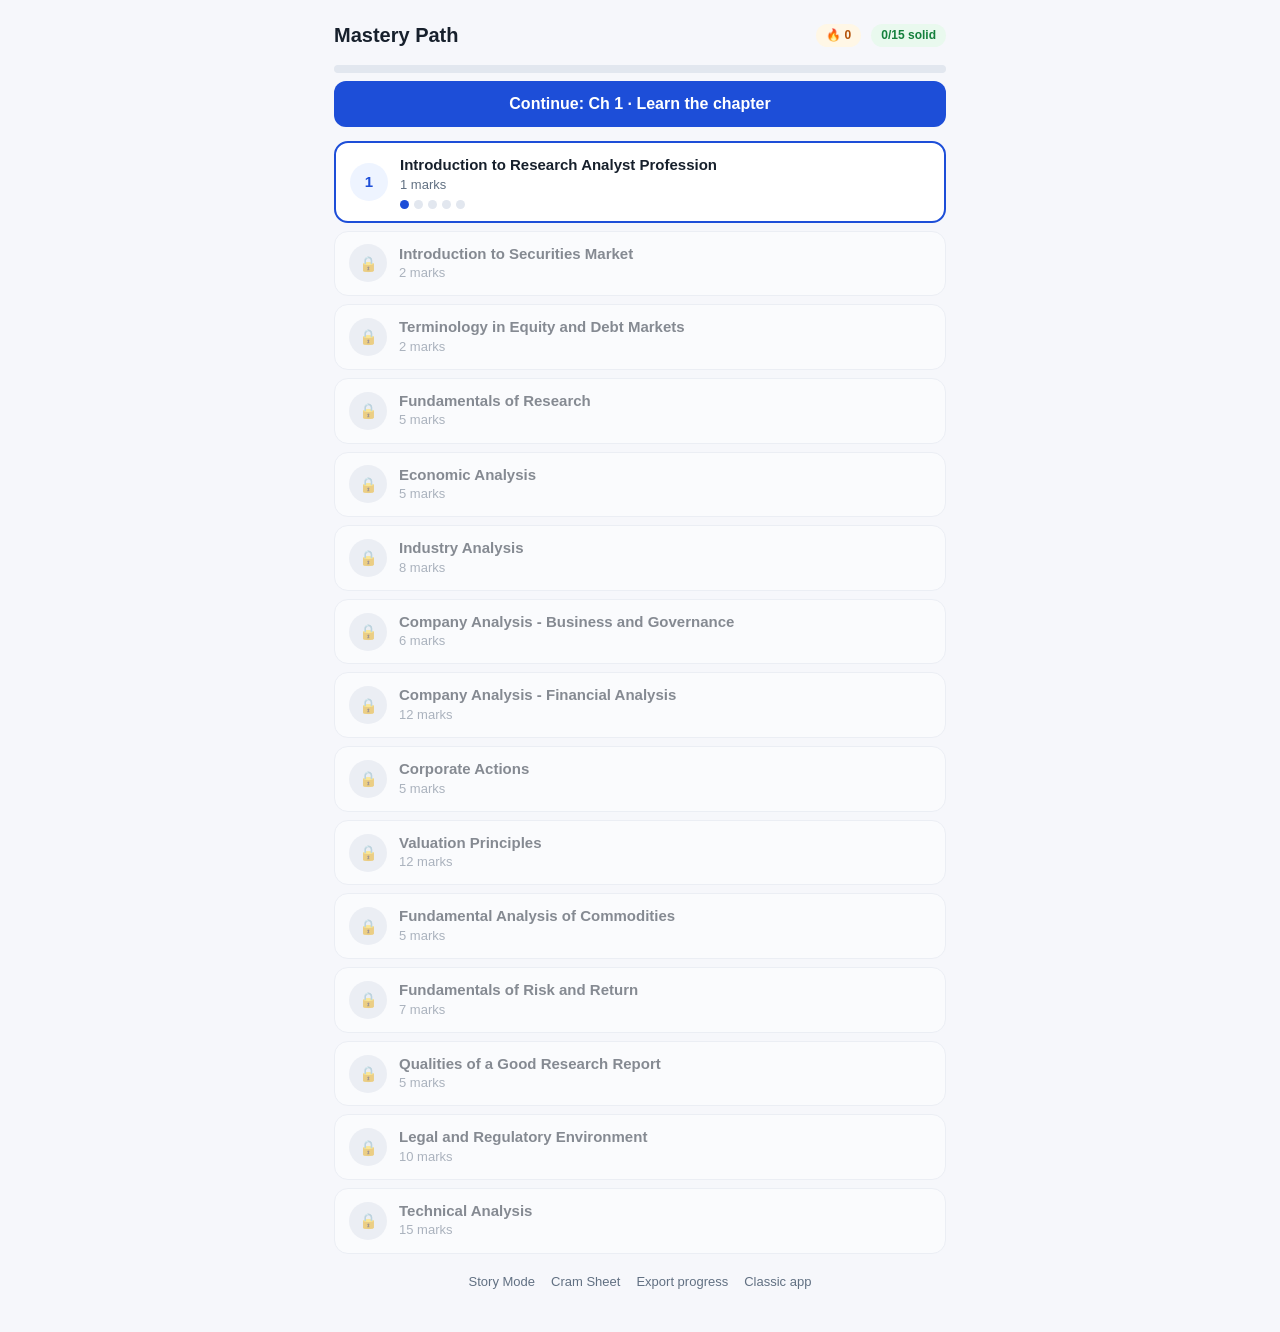
==== commit 900a6d9d: "v2.3: Content drop 1 - twisted tiers for Ch1-3 (conduct, payoffs, numericals) + solid ratchet Co-Aut" ====
--- a/index.html
+++ b/index.html
@@ -100,11 +100,11 @@
 
 /* ---------- state ---------- */
 var S;
-function fresh(){ return { ch:{}, mistakes:{}, streak:{last:"",count:0}, loc:null }; }
+function fresh(){ return { ch:{}, mistakes:{}, hist:{}, streak:{last:"",count:0}, loc:null }; }
 function load(){
   try { S = JSON.parse(localStorage.getItem("nism_path_v2")) || fresh(); }
   catch(e){ S = fresh(); }
-  if(!S.ch) S.ch = {}; if(!S.mistakes) S.mistakes = {}; if(!S.streak) S.streak = {last:"",count:0};
+  if(!S.ch) S.ch = {}; if(!S.mistakes) S.mistakes = {}; if(!S.hist) S.hist = {}; if(!S.streak) S.streak = {last:"",count:0};
 }
 function save(){ try { localStorage.setItem("nism_path_v2", JSON.stringify(S)); } catch(e){} }
 function chState(n){ if(!S.ch[n]) S.ch[n] = {learn:0, t1:-1, t2:-1, t3:-1, m:-1, solid:false}; return S.ch[n]; }
@@ -132,6 +132,27 @@
 }
 function shuffle(a){ for(var i=a.length-1;i>0;i--){ var j=Math.floor(Math.random()*(i+1)); var t=a[i];a[i]=a[j];a[j]=t; } return a; }
 
+/* spaced repetition: every quiz carries up to 2 "Revisit" questions */
+function epochDay(){ return Math.floor(Date.now()/86400000); }
+function markHist(id, right){
+  var h = S.hist[id] || {last:0, ok:0};
+  h.last = epochDay(); h.ok = right ? h.ok + 1 : 0;
+  S.hist[id] = h;
+}
+function withRevisits(base){
+  var ids = {}; base.forEach(function(q){ ids[q.id] = 1; });
+  var today = epochDay();
+  var cand = D.questions.filter(function(q){
+    if(ids[q.id]) return false;
+    if(S.mistakes[q.id]) return true;
+    var h = S.hist[q.id];
+    return !!h && (today - h.last) >= 2;
+  });
+  shuffle(cand);
+  cand.sort(function(a,b){ return (S.mistakes[b.id] ? 1 : 0) - (S.mistakes[a.id] ? 1 : 0); });
+  return base.concat(cand.slice(0,2).map(function(q){ var c = Object.create(q); c.rev = true; return c; }));
+}
+
 /* ---------- progression ---------- */
 function stageDone(n, st){
   var c = chState(n);
@@ -160,7 +181,8 @@
 }
 function refreshSolid(n){
   var c = chState(n);
-  c.solid = STAGES.every(function(st){ return stageDone(n, st); });
+  /* ratchet: new harder content added later can never retro-lock a solid chapter */
+  if(!c.solid) c.solid = STAGES.every(function(st){ return stageDone(n, st); });
 }
 
 /* ---------- streak ---------- */
@@ -271,7 +293,7 @@
   if(st==="m") return quiz(n, "m", masteryPool(n), MASTERY_PASS);
   var p = pool(n, st);
   if(p.length===0){ toast("No questions in this tier yet."); return chapter(n); }
-  quiz(n, st, shuffle(p.slice()).slice(0,10), TIER_PASS);
+  quiz(n, st, withRevisits(shuffle(p.slice()).slice(0,10)), TIER_PASS);
 }
 
 /* ---------- learn ---------- */
@@ -322,10 +344,11 @@
 function quiz(n, st, list, passMark){
   if(!list.length){ toast("No questions available."); return chapter(n); }
   var i = 0, score = 0;
+  var baseTotal = list.filter(function(x){ return !x.rev; }).length;
   function q1(){
     var q = list[i];
     var html = '<button class="back" id="backBtn">‹ Quit</button>';
-    html += '<div class="row"><span class="chip">' + esc(STAGE_META[st] ? STAGE_META[st].name : "Quiz") + '</span><span class="muted grow" style="text-align:right">Q' + (i+1) + '/' + list.length + '</span></div>';
+    html += '<div class="row"><span class="chip">' + esc(STAGE_META[st] ? STAGE_META[st].name : "Quiz") + '</span>' + (q.rev ? '<span class="chip gold">🔁 Revisit</span>' : '') + '<span class="muted grow" style="text-align:right">Q' + (i+1) + '/' + list.length + '</span></div>';
     if(q.caselet && D.caselets[q.caselet]) html += '<div class="caselet"><b>Case:</b> ' + esc(D.caselets[q.caselet]) + '</div>';
     html += '<div class="qtext">' + esc(q.question) + '</div>';
     q.options.forEach(function(o, k){
@@ -340,12 +363,13 @@
         if(answered) return; answered = true;
         var k = parseInt(el.getAttribute("data-k"),10);
         var right = k === q.answer;
-        if(right){ score++; el.classList.add("correct"); delete S.mistakes[q.id]; }
+        if(right){ if(!q.rev) score++; el.classList.add("correct"); delete S.mistakes[q.id]; }
         else {
           el.classList.add("wrong");
           document.querySelectorAll(".opt")[q.answer].classList.add("correct");
           S.mistakes[q.id] = true;
         }
+        markHist(q.id, right);
         save();
         var fb = '<div class="explain">' + (right ? "✅ Correct. " : "❌ ") + esc(q.explain || "") + '</div>';
         fb += '<button class="btn primary" id="nx">' + (i===list.length-1 ? "See result" : "Next ›") + '</button>';
@@ -360,14 +384,14 @@
     window.scrollTo(0,0);
   }
   function finish(){
-    var pct = Math.round(score / list.length * 100);
+    var pct = Math.round(score / (baseTotal || list.length) * 100);
     var c = chState(n);
     if(c[st] === undefined || c[st] < pct) c[st] = pct;
     bumpStreak(); refreshSolid(n); save();
     var passed = pct >= passMark;
     var html = '<div class="center" style="margin-top:30px">';
     html += '<div class="scorebig">' + pct + '%</div>';
-    html += '<div class="muted">' + score + ' of ' + list.length + ' correct · need ' + passMark + '%</div><div style="height:14px"></div>';
+    html += '<div class="muted">' + score + ' of ' + (baseTotal || list.length) + ' scored correct (revisits not counted) · need ' + passMark + '%</div><div style="height:14px"></div>';
     if(passed && st==="m" && c.solid){
       html += '<div class="card"><b>🏆 Chapter ' + n + ' is SOLID.</b> The next chapter is unlocked. This is what real progress feels like.</div>';
     } else if(passed){
@@ -420,6 +444,7 @@
         if(right){ fixed++; delete S.mistakes[q.id]; }
         else { document.querySelectorAll(".opt")[q.answer].classList.add("correct"); }
         el.classList.add(right ? "correct" : "wrong");
+        markHist(q.id, right);
         save();
         var fb = '<div class="explain">' + (right ? "✅ Cleared. " : "❌ Stays in the drill. ") + esc(q.explain || "") + '</div>';
         fb += '<button class="btn primary" id="nx">Next ›</button>';
